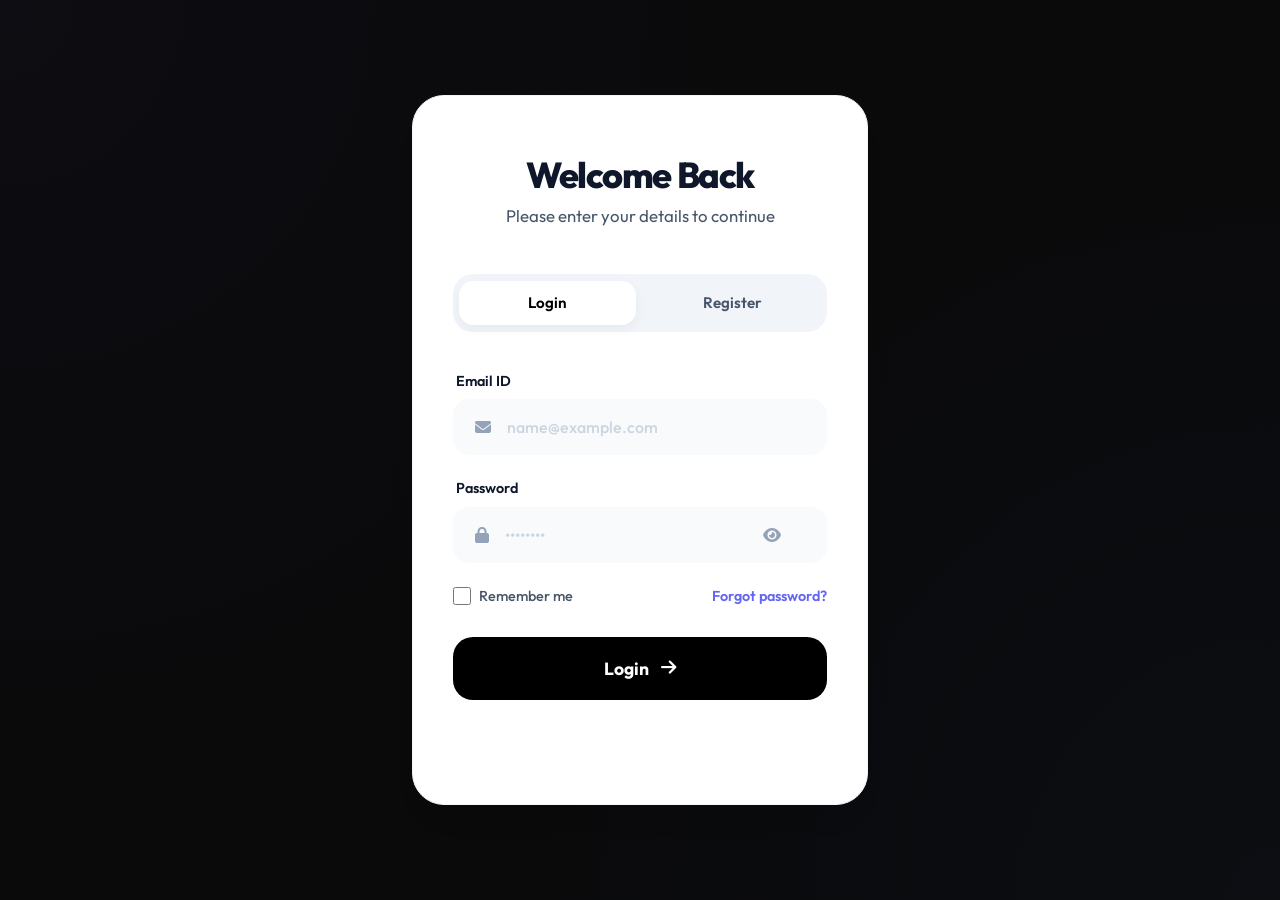
==== dashboard.html @ 9e36e975 "Final 404 fix - Static/API separation" ====
<!DOCTYPE html>
<html lang="en">

<head>
    <script>
        // Theme initialization - Must be first to prevent flash
        (function() {
            const settings = localStorage.getItem('nova_settings');
            let isDark = true;
            if (settings) {
                try {
                    const parsed = JSON.parse(settings);
                    if (parsed && typeof parsed.darkMode !== 'undefined') {
                        isDark = parsed.darkMode;
                    }
                } catch (e) {
                    isDark = true;
                }
            }
            document.documentElement.setAttribute('data-theme', isDark ? 'dark' : 'light');
            // Immediate background color to eliminate flash
            document.write('<style>html,body{background-color:' + (isDark ? '#0a0a0b' : '#ffffff') + ' !important;}</style>');
        })();
    </script>
    <script>
        // Check if user is logged in
        if (localStorage.getItem('isLoggedIn') !== 'true') {
            window.location.href = 'index.html';
        }
    </script>
    <meta charset="UTF-8">
    <meta name="viewport"
        content="width=device-width, initial-scale=1.0, maximum-scale=1.0, user-scalable=no, viewport-fit=cover">
    <title>Aura AI - Intelligent Assistant</title>

    <!-- Google Fonts -->
    <link rel="preconnect" href="https://fonts.googleapis.com">
    <link rel="preconnect" href="https://fonts.gstatic.com" crossorigin>
    <link
        href="https://fonts.googleapis.com/css2?family=DM+Sans:ital,opsz,wght@0,9..40,100..1000;1,9..40,100..1000&family=Space+Grotesk:wght@300..700&display=swap"
        rel="stylesheet">

    <!-- Font Awesome -->
    <link rel="stylesheet" href="https://cdnjs.cloudflare.com/ajax/libs/font-awesome/6.5.1/css/all.min.css"
        integrity="sha512-DTOQO9RWCH3ppGqcWaEA1BIZOC6xxalwEsw9c2QQeAIftl+Vegovlnee1c9QX4TctnWMn13TZye+giMm8e2LwA=="
        crossorigin="anonymous" referrerpolicy="no-referrer">

    <!-- Custom Styles -->
    <link rel="stylesheet" href="style.css">
</head>

<body>
    <!-- Background Effects -->
    <div class="background-effects">
        <div class="gradient-orb gradient-orb-1"></div>
        <div class="gradient-orb gradient-orb-2"></div>
        <div class="gradient-orb gradient-orb-3"></div>
        <div class="noise-overlay"></div>
    </div>

    <!-- Mobile Overlay -->
    <div class="sidebar-overlay" id="sidebarOverlay"></div>

    <!-- Main Application Container -->
    <div class="app-container">

        <!-- Sidebar -->
        <aside class="sidebar" id="sidebar">
            <!-- Sidebar Header -->
            <div class="sidebar-header">
                <div class="logo-container">
                    <span class="logo-text">Aura AI</span>
                </div>
                <button class="close-sidebar-btn" id="closeSidebarBtn" aria-label="Close sidebar">
                    <i class="fas fa-times"></i>
                </button>
            </div>

            <!-- New Chat Button -->
            <div class="sidebar-actions">
                <button class="new-chat-btn" id="newChatBtn">
                    <i class="fas fa-plus"></i>
                    <span>New Chat</span>
                    <span class="shortcut-badge">Ctrl+N</span>
                </button>
            </div>

            <!-- Search Bar -->
            <div class="search-container">
                <div class="search-input-wrapper">
                    <i class="fas fa-search search-icon"></i>
                    <input type="text" class="search-input" id="searchInput" placeholder="Search conversations...">
                    <button class="search-clear-btn" id="searchClearBtn" aria-label="Clear search">
                        <i class="fas fa-times"></i>
                    </button>
                </div>
            </div>

            <!-- Chat History Section -->
            <div class="history-section">
                <div class="history-header">
                    <span class="history-title">Recent Conversations</span>
                    <button class="clear-history-btn" id="clearHistoryBtn" aria-label="Clear all history">
                        <i class="fas fa-trash-alt"></i>
                    </button>
                </div>

                <div class="history-list" id="historyList">
                    <!-- History items will be dynamically generated -->
                </div>

                <div class="history-empty-state" id="historyEmptyState">
                    <div class="empty-state-icon">
                        <i class="fas fa-comments"></i>
                    </div>
                    <p class="empty-state-text">No conversations yet</p>
                    <p class="empty-state-subtext">Start a new chat to see your history</p>
                </div>
            </div>

            <!-- Sidebar Footer -->
            <div class="sidebar-footer">

                <!-- Footer Actions -->
                <div class="footer-actions">
                    <button class="footer-action-btn" id="settingsBtn">
                        <i class="fas fa-cog"></i>
                        <span>Settings</span>
                    </button>
                    <a href="help.html" class="footer-action-btn" id="helpBtn" style="text-decoration: none;">
                        <i class="fas fa-question-circle"></i>
                        <span>Help</span>
                    </a>
                    <button class="footer-action-btn" id="profileBtn">
                        <div class="profile-avatar">
                            <img id="sidebarProfileAvatar" src="" alt="" style="display: none; width: 100%; height: 100%; object-fit: cover; border-radius: 50%;">
                            <i class="fas fa-user" id="sidebarProfileIcon"></i>
                        </div>
                        <span>Profile</span>
                    </button>
                </div>

                <!-- Version Info -->
                <div class="version-info">
                    <span>Aura AI v2.4.1</span>
                </div>
            </div>
        </aside>

        <!-- Main Chat Area -->
        <main class="chat-main">
            <!-- Chat Header -->
            <header class="chat-header">
                <div class="header-left">
                    <button class="menu-toggle-btn" id="menuToggleBtn" aria-label="Toggle sidebar">
                        <i class="fas fa-bars"></i>
                    </button>
                    <div class="bot-info">
                        <div class="bot-avatar-container">
                            <div class="bot-avatar">
                                <i class="fas fa-robot"></i>
                            </div>
                            <div class="status-indicator online" id="statusIndicator"></div>
                        </div>
                        <div class="bot-details">
                            <h1 class="bot-name">Aura AI</h1>
                            <span class="bot-status" id="botStatus">Online - Ready to help</span>
                        </div>
                    </div>
                </div>
                <div class="header-right">
                    <button class="mobile-menu-btn" id="mobileMenuBtn" aria-label="More options">
                        <i class="fas fa-ellipsis-v"></i>
                    </button>
                    <div class="header-actions" id="headerActions">
                        <button class="header-action-btn" id="shareBtn" aria-label="Share chat"
                            data-tooltip="Share Chat">
                            <i class="fas fa-share-alt"></i>
                        </button>
                        <button class="header-action-btn" id="archiveBtn" aria-label="Archive chat"
                            data-tooltip="Archive Chat">
                            <i class="fas fa-archive"></i>
                        </button>
                        <button class="header-action-btn" id="pinBtn" aria-label="Pin chat" data-tooltip="Pin Chat">
                            <i class="fas fa-thumbtack"></i>
                        </button>

                        <div class="header-divider"></div>
                        <button class="header-action-btn theme-toggle-btn" id="themeToggleBtn" aria-label="Toggle theme"
                            data-tooltip="Toggle Theme">
                            <i class="fas fa-moon" id="themeIcon"></i>
                        </button>
                        <button class="header-action-btn" id="notificationsBtn" aria-label="Notifications"
                            data-tooltip="Notifications">
                            <i class="fas fa-bell"></i>
                            <span class="notification-badge" id="notificationBadge"></span>
                        </button>
                    </div>
                </div>
            </header>

            <!-- Messages Container -->
            <div class="messages-container" id="messagesContainer">
                <!-- Welcome Screen -->
                <div class="welcome-screen" id="welcomeScreen">
                    <div class="welcome-content">
                        <!-- Logo removed as per user request -->
                        <h2 class="welcome-title" id="welcomeTitle">Welcome to Aura AI</h2>
                        <p class="welcome-subtitle">Your intelligent assistant powered by advanced AI</p>

                        <div class="feature-cards">
                            <div class="feature-card" data-prompt="Explain quantum computing in simple terms">
                                <div class="feature-icon">
                                    <i class="fas fa-lightbulb"></i>
                                </div>
                                <h3 class="feature-title">Learn Something New</h3>
                                <p class="feature-description">Ask me to explain complex topics in simple terms</p>
                            </div>
                            <div class="feature-card" data-prompt="Help me write a professional email">
                                <div class="feature-icon">
                                    <i class="fas fa-pen-fancy"></i>
                                </div>
                                <h3 class="feature-title">Write & Create</h3>
                                <p class="feature-description">Get help with writing, editing, and creative tasks</p>
                            </div>
                            <div class="feature-card" data-prompt="Debug this code and explain the issue">
                                <div class="feature-icon">
                                    <i class="fas fa-code"></i>
                                </div>
                                <h3 class="feature-title">Code & Debug</h3>
                                <p class="feature-description">Programming help, code review, and debugging</p>
                            </div>
                            <div class="feature-card" data-prompt="Give me 5 creative ideas for a startup">
                                <div class="feature-icon">
                                    <i class="fas fa-brain"></i>
                                </div>
                                <h3 class="feature-title">Brainstorm Ideas</h3>
                                <p class="feature-description">Get creative with new ideas and brainstorming sessions</p>
                            </div>
                        </div>


                    </div>
                </div>

                <!-- Messages Area -->
                <div class="messages-area" id="messagesArea">
                    <!-- Messages will be dynamically inserted here -->
                </div>

                <!-- Typing Indicator -->
                <div class="typing-indicator" id="typingIndicator">
                    <div class="typing-avatar">
                        <i class="fas fa-robot"></i>
                    </div>
                    <div class="typing-content">
                        <span class="typing-name">Aura AI</span>
                        <div class="typing-dots">
                            <span class="dot"></span>
                            <span class="dot"></span>
                            <span class="dot"></span>
                        </div>
                    </div>
                </div>

                <!-- Scroll to Bottom Button -->
                <button class="scroll-to-bottom-btn" id="scrollToBottomBtn" aria-label="Scroll to bottom">
                    <i class="fas fa-chevron-down"></i>
                    <span class="unread-count" id="unreadCount">0</span>
                </button>
            </div>

            <!-- Input Area -->
            <div class="input-area">
                <button class="pause-btn hidden" id="pauseBtn" aria-label="Pause generation">
                    <i class="fas fa-pause"></i>
                    <span>Pause</span>
                </button>
                <button class="stop-btn hidden" id="stopBtn" aria-label="Stop generation">
                    <i class="fas fa-stop"></i>
                    <span>Stop Generation</span>
                </button>
                <div class="file-preview-container" id="filePreviewContainer"></div>
                <div class="input-container">
                    <div class="input-actions-left">
                        <button class="input-action-btn" id="attachFileBtn" aria-label="Attach file">
                            <i class="fas fa-paperclip"></i>
                        </button>
                        <button class="input-action-btn" id="emojiBtn" aria-label="Add emoji">
                            <i class="fas fa-smile"></i>
                        </button>
                    </div>

                    <div class="input-wrapper">
                        <textarea class="message-input" id="messageInput" placeholder="Type your message..." rows="1"
                            aria-label="Message input"></textarea>
                        <div class="input-decorations">
                            <div class="input-glow"></div>
                        </div>
                    </div>

                    <div class="input-actions-right">
                        <button class="input-action-btn" id="voiceInputBtn" aria-label="Voice input">
                            <i class="fas fa-microphone"></i>
                        </button>
                        <button class="send-btn" id="sendBtn" aria-label="Send message">
                            <i class="fas fa-paper-plane"></i>
                            <div class="send-btn-ripple"></div>
                        </button>
                    </div>
                </div>

                <div class="input-footer">
                    <span class="model-info">
                        <i class="fas fa-microchip"></i>
                        Model: Aura 1000+ AI
                    </span>
                    <span class="character-count">
                        <span id="characterCount">0</span> / 4000
                    </span>
                    <p class="mistake-disclaimer">Aura AI can make a mistake</p>
                </div>

                <!-- Emoji Picker moved here for correct positioning -->
                <div class="emoji-picker" id="emojiPicker">
                    <div class="emoji-picker-header">
                        <input type="text" class="emoji-search" id="emojiSearch" placeholder="Search emoji...">
                    </div>
                    <div class="emoji-categories">
                        <button class="emoji-category active" data-category="smileys">
                            <i class="fas fa-smile"></i>
                        </button>
                        <button class="emoji-category" data-category="gestures">
                            <i class="fas fa-hand-paper"></i>
                        </button>
                        <button class="emoji-category" data-category="animals">
                            <i class="fas fa-paw"></i>
                        </button>
                        <button class="emoji-category" data-category="food">
                            <i class="fas fa-utensils"></i>
                        </button>
                        <button class="emoji-category" data-category="objects">
                            <i class="fas fa-lightbulb"></i>
                        </button>
                        <button class="emoji-category" data-category="symbols">
                            <i class="fas fa-heart"></i>
                        </button>
                    </div>
                    <div class="emoji-grid" id="emojiGrid">
                        <!-- Emojis will be dynamically inserted here -->
                    </div>
                </div>
            </div>
        </main>
    </div>

    <!-- Settings Modal -->
    <div class="modal-overlay" id="settingsModal">
        <div class="modal">
            <div class="modal-header">
                <h2 class="modal-title">Settings</h2>
                <button class="modal-close-btn" id="closeSettingsModal" aria-label="Close settings">
                    <i class="fas fa-times"></i>
                </button>
            </div>
            <div class="modal-body">
                <div class="settings-section">
                    <h3 class="settings-section-title">Appearance</h3>
                    <div class="settings-item">
                        <div class="settings-item-info">
                            <span class="settings-item-label">Dark Mode</span>
                            <span class="settings-item-description">Switch between light and dark themes</span>
                        </div>
                        <label class="toggle-switch">
                            <input type="checkbox" id="darkModeToggle" checked>
                            <span class="toggle-slider"></span>
                        </label>
                    </div>
                    <div class="settings-item">
                        <div class="settings-item-info">
                            <span class="settings-item-label">Compact Mode</span>
                            <span class="settings-item-description">Reduce spacing in the interface</span>
                        </div>
                        <label class="toggle-switch">
                            <input type="checkbox" id="compactModeToggle">
                            <span class="toggle-slider"></span>
                        </label>
                    </div>
                    <div class="settings-item">
                        <div class="settings-item-info">
                            <span class="settings-item-label">Font Size</span>
                            <span class="settings-item-description">Adjust the text size</span>
                        </div>
                        <select class="settings-select" id="fontSizeSelect">
                            <option value="small">Small</option>
                            <option value="medium" selected>Medium</option>
                            <option value="large">Large</option>
                        </select>
                    </div>
                </div>

                <div class="settings-section">
                    <h3 class="settings-section-title">Chat</h3>
                    <div class="settings-item">
                        <div class="settings-item-info">
                            <span class="settings-item-label">Sound Effects</span>
                            <span class="settings-item-description">Play sounds for messages</span>
                        </div>
                        <label class="toggle-switch">
                            <input type="checkbox" id="soundToggle" checked>
                            <span class="toggle-slider"></span>
                        </label>
                    </div>
                    <div class="settings-item">
                        <div class="settings-item-info">
                            <span class="settings-item-label">Auto-scroll</span>
                            <span class="settings-item-description">Automatically scroll to new messages</span>
                        </div>
                        <label class="toggle-switch">
                            <input type="checkbox" id="autoScrollToggle" checked>
                            <span class="toggle-slider"></span>
                        </label>
                    </div>
                    <div class="settings-item">
                        <div class="settings-item-info">
                            <span class="settings-item-label">Response Length</span>
                            <span class="settings-item-description">Preferred length of AI responses</span>
                        </div>
                        <select class="settings-select" id="responseLengthSelect">
                            <option value="short">Short</option>
                            <option value="medium" selected>Medium</option>
                            <option value="long">Long</option>
                        </select>
                    </div>
                </div>

                <div class="settings-section">
                    <h3 class="settings-section-title">Privacy</h3>
                    <div class="settings-item">
                        <div class="settings-item-info">
                            <span class="settings-item-label">Save History</span>
                            <span class="settings-item-description">Remember conversation history</span>
                        </div>
                        <label class="toggle-switch">
                            <input type="checkbox" id="saveHistoryToggle" checked>
                            <span class="toggle-slider"></span>
                        </label>
                    </div>
                    <div class="settings-item">
                        <div class="settings-item-info">
                            <span class="settings-item-label">Analytics</span>
                            <span class="settings-item-description">Help improve Aura AI</span>
                        </div>
                        <label class="toggle-switch">
                            <input type="checkbox" id="analyticsToggle">
                            <span class="toggle-slider"></span>
                        </label>
                    </div>
                </div>
            </div>
            <div class="modal-footer">
                <button class="modal-btn secondary" id="resetSettingsBtn">Reset to Defaults</button>
                <button class="modal-btn primary" id="saveSettingsBtn">Save Changes</button>
            </div>
        </div>
    </div>

    <!-- Profile Modal -->
    <div class="modal-overlay" id="profileModal">
        <div class="modal">
            <div class="modal-header">
                <h2 class="modal-title">Profile</h2>
                <button class="modal-close-btn" id="closeProfileModal" aria-label="Close profile">
                    <i class="fas fa-times"></i>
                </button>
            </div>
            <div class="modal-body">
                <div class="profile-section">
                    <div class="profile-avatar-wrapper">
                        <div class="profile-avatar-large" id="profileAvatarContainer">
                            <i class="fas fa-user" id="profileAvatarIcon"></i>
                            <img id="profileAvatarImg" src="" style="display: none; width: 100%; height: 100%; object-fit: cover; border-radius: 50%;">
                            <input type="file" id="avatarInput" accept="image/*" style="display: none;">
                        </div>
                        <button class="change-avatar-btn" id="changeAvatarBtn" aria-label="Change avatar">
                            <i class="fas fa-camera"></i>
                        </button>
                    </div>
                    <div class="profile-info">
                        <div class="form-group" style="display: none; margin-bottom: 0.5rem;">
                            <label style="font-size: 0.75rem; color: var(--text-secondary);">User ID</label>
                            <input type="text" class="profile-input" id="profileId" readonly>
                        </div>
                        <input type="text" class="profile-input" id="profileName" placeholder="Your Name"
                            value="Guest User">
                        <input type="email" class="profile-input" id="profileEmail" placeholder="Your Email"
                            value="guest@example.com">
                        <input type="tel" class="profile-input" id="profilePhone" placeholder="Phone Number">
                        <input type="text" class="profile-input" id="profileLocation" placeholder="Location">
                        <textarea class="profile-input" id="profileBio" placeholder="Tell us about yourself..."
                            rows="3"></textarea>
                    </div>
                </div>

                <div class="profile-stats">
                    <div class="profile-stat-item">
                        <span class="stat-value" id="totalMessages">0</span>
                        <span class="stat-label">Total Messages</span>
                    </div>
                    <div class="profile-stat-item">
                        <span class="stat-value" id="totalChats">0</span>
                        <span class="stat-label">Conversations</span>
                    </div>
                    <div class="profile-stat-item">
                        <span class="stat-value" id="memberSince">Today</span>
                        <span class="stat-label">Member Since</span>
                    </div>
                </div>
            </div>
            <div class="modal-footer">
                <button class="modal-btn secondary" id="signOutBtn">Sign Out</button>
                <button class="modal-btn primary" id="saveProfileBtn">Save Profile</button>
            </div>
        </div>
    </div>

    <!-- Notification Toast -->
    <div class="toast-container" id="toastContainer">
        <!-- Toasts will be dynamically inserted here -->
    </div>



    <!-- File Upload Modal -->
    <div class="modal-overlay" id="fileUploadModal">
        <div class="modal modal-small">
            <div class="modal-header">
                <h2 class="modal-title">Attach File</h2>
                <button class="modal-close-btn" id="closeFileUploadModal" aria-label="Close">
                    <i class="fas fa-times"></i>
                </button>
            </div>
            <div class="modal-body">
                <div class="file-upload-area" id="fileUploadArea">
                    <input type="file" id="fileInput" hidden multiple accept="image/*,.pdf,.doc,.docx,.txt">
                    <div class="upload-icon">
                        <i class="fas fa-cloud-upload-alt"></i>
                    </div>
                    <p class="upload-text">Drag and drop files here</p>
                    <p class="upload-subtext">or click to browse</p>
                    <p class="upload-formats">Supported: Images, PDF, DOC, TXT (Max 10MB)</p>
                </div>
                <div class="uploaded-files" id="uploadedFiles">
                    <!-- Uploaded files will be shown here -->
                </div>
            </div>
            <div class="modal-footer">
                <button class="modal-btn secondary" id="cancelUploadBtn">Cancel</button>
                <button class="modal-btn primary" id="confirmUploadBtn" disabled>Attach Files</button>
            </div>
        </div>
    </div>

    <!-- Confirmation Modal -->
    <div class="modal-overlay" id="confirmModal">
        <div class="modal modal-small">
            <div class="modal-header">
                <h2 class="modal-title" id="confirmTitle">Confirm Action</h2>
                <button class="modal-close-btn" id="closeConfirmModal" aria-label="Close">
                    <i class="fas fa-times"></i>
                </button>
            </div>
            <div class="modal-body">
                <p class="confirm-message" id="confirmMessage">Are you sure you want to proceed?</p>
            </div>
            <div class="modal-footer">
                <button class="modal-btn secondary" id="confirmCancelBtn">Cancel</button>
                <button class="modal-btn danger" id="confirmOkBtn">Confirm</button>
            </div>
        </div>
    </div>

    <!-- Scripts -->
    <script src="script.js"></script>
</body>

</html>
---- style.css ----
/* =====================================================
   Aura AI - Premium Chatbot Interface
   Author: Expert Frontend Developer
   Version: 2.4.1
   ===================================================== */

/* =====================================================
   CSS CUSTOM PROPERTIES (VARIABLES)
   ===================================================== */
:root {
    /* Primary Colors */
    --primary: #14b8a6;
    --primary-light: #2dd4bf;
    --primary-dark: #0d9488;
    --primary-alpha-10: rgba(20, 184, 166, 0.1);
    --primary-alpha-20: rgba(20, 184, 166, 0.2);
    --primary-alpha-30: rgba(20, 184, 166, 0.3);

    /* Accent Colors */
    --accent: #f59e0b;
    --accent-light: #fbbf24;
    --accent-dark: #d97706;

    /* Background Colors - Dark Theme */
    --bg-primary: #0a0a0b;
    --bg-secondary: #111113;
    --bg-tertiary: #18181b;
    --bg-elevated: #1f1f23;
    --bg-surface: #27272a;

    /* Glassmorphism */
    --glass-bg: rgba(255, 255, 255, 0.03);
    --glass-border: rgba(255, 255, 255, 0.06);
    --glass-shadow: 0 8px 32px rgba(0, 0, 0, 0.4);

    /* Text Colors */
    --text-primary: #fafafa;
    --text-secondary: #a1a1aa;
    --text-tertiary: #71717a;
    --text-muted: #52525b;

    /* Border Colors */
    --border-subtle: rgba(255, 255, 255, 0.06);
    --border-default: rgba(255, 255, 255, 0.1);
    --border-strong: rgba(255, 255, 255, 0.15);

    /* Status Colors */
    --success: #22c55e;
    --success-alpha: rgba(34, 197, 94, 0.15);
    --warning: #eab308;
    --warning-alpha: rgba(234, 179, 8, 0.15);
    --error: #ef4444;
    --error-alpha: rgba(239, 68, 68, 0.15);
    --info: #3b82f6;
    --info-alpha: rgba(59, 130, 246, 0.15);

    /* Shadows */
    --shadow-xs: 0 1px 2px rgba(0, 0, 0, 0.3);
    --shadow-sm: 0 2px 4px rgba(0, 0, 0, 0.3);
    --shadow-md: 0 4px 8px rgba(0, 0, 0, 0.4);
    --shadow-lg: 0 8px 16px rgba(0, 0, 0, 0.4);
    --shadow-xl: 0 16px 32px rgba(0, 0, 0, 0.5);
    --shadow-2xl: 0 24px 48px rgba(0, 0, 0, 0.6);

    /* Typography */
    --font-display: 'Space Grotesk', sans-serif;
    --font-ui: 'DM Sans', sans-serif;

    /* Font Sizes */
    --text-xs: 0.75rem;
    --text-sm: 0.875rem;
    --text-base: 1rem;
    --text-lg: 1.125rem;
    --text-xl: 1.25rem;
    --text-2xl: 1.5rem;
    --text-3xl: 2rem;
    --text-4xl: 2.5rem;

    /* Font Weights */
    --font-light: 300;
    --font-normal: 400;
    --font-medium: 500;
    --font-semibold: 600;
    --font-bold: 700;

    /* Line Heights */
    --leading-tight: 1.25;
    --leading-normal: 1.5;
    --leading-relaxed: 1.75;

    /* Spacing */
    --space-1: 0.25rem;
    --space-2: 0.5rem;
    --space-3: 0.75rem;
    --space-4: 1rem;
    --space-5: 1.25rem;
    --space-6: 1.5rem;
    --space-8: 2rem;
    --space-10: 2.5rem;
    --space-12: 3rem;
    --space-16: 4rem;
    --space-20: 5rem;

    /* Border Radius */
    --radius-sm: 0.375rem;
    --radius-md: 0.5rem;
    --radius-lg: 0.75rem;
    --radius-xl: 1rem;
    --radius-2xl: 1.25rem;
    --radius-3xl: 1.5rem;
    --radius-full: 9999px;

    /* Transitions */
    --transition-fast: 150ms ease;
    --transition-normal: 250ms ease;
    --transition-slow: 350ms ease;
    --transition-spring: 400ms cubic-bezier(0.34, 1.56, 0.64, 1);

    /* Z-Index Scale */
    --z-base: 1;
    --z-dropdown: 100;
    --z-sticky: 200;
    --z-overlay: 300;
    --z-modal: 400;
    --z-toast: 500;
    --z-tooltip: 600;

    /* Layout */
    --sidebar-width: 320px;
    --sidebar-collapsed-width: 0px;
    --header-height: 72px;
    --input-height: 80px;

    /* Font Size Scaling (Relative to 16px base) */
    --font-scale: 1;
}

/* Font Size Modifiers */
:root[data-font-size="small"] { --font-scale: 0.85; }
:root[data-font-size="medium"] { --font-scale: 1; }
:root[data-font-size="large"] { --font-scale: 1.15; }

/* Apply Font Scale to base sizes */
:root {
    --text-xs: calc(0.75rem * var(--font-scale));
    --text-sm: calc(0.875rem * var(--font-scale));
    --text-base: calc(1rem * var(--font-scale));
    --text-lg: calc(1.125rem * var(--font-scale));
    --text-xl: calc(1.25rem * var(--font-scale));
    --text-2xl: calc(1.5rem * var(--font-scale));
}

/* Light Theme Variables */
[data-theme="light"] {
    --bg-primary: #ffffff;
    --bg-secondary: #f8fafc;
    --bg-tertiary: #f1f5f9;
    --bg-elevated: #ffffff;
    --bg-surface: #e2e8f0;

    --glass-bg: rgba(0, 0, 0, 0.02);
    --glass-border: rgba(0, 0, 0, 0.05);
    --glass-shadow: 0 8px 32px rgba(0, 0, 0, 0.1);

    --text-primary: #0f172a;
    --text-secondary: #475569;
    --text-tertiary: #64748b;
    --text-muted: #94a3b8;

    --border-subtle: rgba(0, 0, 0, 0.05);
    --border-default: rgba(0, 0, 0, 0.1);
    --border-strong: rgba(0, 0, 0, 0.15);

    --shadow-xs: 0 1px 2px rgba(0, 0, 0, 0.05);
    --shadow-sm: 0 2px 4px rgba(0, 0, 0, 0.05);
    --shadow-md: 0 4px 8px rgba(0, 0, 0, 0.08);
    --shadow-lg: 0 8px 16px rgba(0, 0, 0, 0.1);
    --shadow-xl: 0 16px 32px rgba(0, 0, 0, 0.12);
    --shadow-2xl: 0 24px 48px rgba(0, 0, 0, 0.15);
}

/* =====================================================
   CSS RESET & BASE STYLES
   ===================================================== */
*,
*::before,
*::after {
    margin: 0;
    padding: 0;
    box-sizing: border-box;
}

html {
    font-size: 16px;
    scroll-behavior: smooth;
    -webkit-font-smoothing: antialiased;
    -moz-osx-font-smoothing: grayscale;
}

body {
    font-family: var(--font-ui);
    font-size: var(--text-base);
    font-weight: var(--font-normal);
    line-height: var(--leading-normal);
    color: var(--text-primary);
    background-color: var(--bg-primary);
    min-height: 100vh;
    overflow: hidden;
}

/* Selection */
::selection {
    background-color: var(--primary-alpha-30);
    color: var(--text-primary);
}

::-moz-selection {
    background-color: var(--primary-alpha-30);
    color: var(--text-primary);
}

/* Hide Scrollbar */
::-webkit-scrollbar {
    display: none;
}
* {
    -ms-overflow-style: none;
    scrollbar-width: none;
}

::-webkit-scrollbar-track {
    background: transparent;
}

::-webkit-scrollbar-thumb {
    background: var(--bg-surface);
    border-radius: var(--radius-full);
    transition: background var(--transition-normal);
}

::-webkit-scrollbar-thumb:hover {
    background: var(--text-muted);
}

/* Focus Styles */
:focus {
    outline: none;
}

.message-input:focus {
    outline: none;
    box-shadow: none;
}

:focus-visible {
    outline: 2px solid var(--primary);
    outline-offset: 2px;
}

/* =====================================================
   BACKGROUND EFFECTS
   ===================================================== */
.background-effects {
    position: fixed;
    inset: 0;
    pointer-events: none;
    z-index: -1;
    overflow: hidden;
}

.gradient-orb {
    position: absolute;
    border-radius: 50%;
    filter: blur(80px);
    opacity: 0.4;
    animation: float 20s ease-in-out infinite;
}

.gradient-orb-1 {
    width: 600px;
    height: 600px;
    background: radial-gradient(circle, var(--primary-alpha-20) 0%, transparent 70%);
    top: -200px;
    right: -200px;
    animation-delay: 0s;
}

.gradient-orb-2 {
    width: 500px;
    height: 500px;
    background: radial-gradient(circle, var(--accent) 0%, transparent 70%);
    opacity: 0.1;
    bottom: -150px;
    left: -150px;
    animation-delay: -7s;
}

.gradient-orb-3 {
    width: 400px;
    height: 400px;
    background: radial-gradient(circle, var(--primary-alpha-20) 0%, transparent 70%);
    top: 50%;
    left: 30%;
    animation-delay: -14s;
}

.noise-overlay {
    position: absolute;
    inset: 0;
    background-image: url("data:image/svg+xml,%3Csvg viewBox='0 0 256 256' xmlns='http://www.w3.org/2000/svg'%3E%3Cfilter id='noise'%3E%3CfeTurbulence type='fractalNoise' baseFrequency='0.9' numOctaves='4' stitchTiles='stitch'/%3E%3C/filter%3E%3Crect width='100%25' height='100%25' filter='url(%23noise)'/%3E%3C/svg%3E");
    opacity: 0.02;
    pointer-events: none;
}

@keyframes float {

    0%,
    100% {
        transform: translate(0, 0) scale(1);
    }

    25% {
        transform: translate(30px, -30px) scale(1.05);
    }

    50% {
        transform: translate(-20px, 20px) scale(0.95);
    }

    75% {
        transform: translate(-30px, -20px) scale(1.02);
    }
}

/* =====================================================
   APP CONTAINER
   ===================================================== */
.app-container {
    display: flex;
    width: 100%;
    height: 100vh;
    position: relative;
}

/* =====================================================
   SIDEBAR OVERLAY (Mobile)
   ===================================================== */
.sidebar-overlay {
    display: none;
    position: fixed;
    inset: 0;
    background: rgba(0, 0, 0, 0.6);
    backdrop-filter: blur(4px);
    z-index: var(--z-overlay);
    opacity: 0;
    transition: opacity var(--transition-normal);
}

.sidebar-overlay.active {
    display: block;
    opacity: 1;
}

/* =====================================================
   SIDEBAR STYLES
   ===================================================== */
.sidebar {
    width: var(--sidebar-width);
    min-width: var(--sidebar-width);
    height: 100vh;
    background: var(--bg-secondary);
    border-right: 1px solid var(--border-subtle);
    display: flex;
    flex-direction: column;
    position: relative;
    z-index: var(--z-sticky);
    transition: transform var(--transition-slow), width var(--transition-slow);
}

.sidebar::before {
    content: '';
    position: absolute;
    top: 0;
    right: 0;
    bottom: 0;
    width: 1px;
    background: linear-gradient(to bottom,
            transparent,
            var(--primary-alpha-20) 50%,
            transparent);
}

/* Sidebar Header */
.sidebar-header {
    display: flex;
    align-items: center;
    justify-content: space-between;
    padding: var(--space-5);
    border-bottom: 1px solid var(--border-subtle);
}

.logo-container {
    display: flex;
    align-items: center;
    gap: var(--space-3);
}



.logo-text {
    font-family: var(--font-display);
    font-size: var(--text-xl);
    font-weight: var(--font-bold);
    color: var(--text-primary);
    letter-spacing: -0.02em;
}

.close-sidebar-btn {
    display: none;
    width: 36px;
    height: 36px;
    border: none;
    background: transparent;
    color: var(--text-secondary);
    border-radius: var(--radius-md);
    cursor: pointer;
    transition: all var(--transition-fast);
}

.close-sidebar-btn:hover {
    background: var(--bg-surface);
    color: var(--text-primary);
}

/* Sidebar Actions */
.sidebar-actions {
    padding: var(--space-4) var(--space-5);
}

.new-chat-btn {
    width: 100%;
    display: flex;
    align-items: center;
    justify-content: center;
    gap: var(--space-2);
    padding: var(--space-3) var(--space-4);
    background: linear-gradient(135deg, var(--primary), var(--primary-dark));
    color: white;
    border: none;
    border-radius: var(--radius-lg);
    font-family: var(--font-ui);
    font-size: var(--text-sm);
    font-weight: var(--font-semibold);
    cursor: pointer;
    position: relative;
    overflow: hidden;
    box-shadow: var(--shadow-md), 0 0 24px var(--primary-alpha-30);
    transition: all var(--transition-normal);
}

.new-chat-btn::before {
    content: '';
    position: absolute;
    inset: 0;
    background: linear-gradient(135deg, rgba(255, 255, 255, 0.15), transparent);
    transition: opacity var(--transition-fast);
}

.new-chat-btn:hover {
    transform: translateY(-2px);
    box-shadow: var(--shadow-lg), 0 0 32px var(--primary-alpha-40);
}

.new-chat-btn:hover::before {
    opacity: 0;
}

.new-chat-btn:active {
    transform: translateY(0);
}

.shortcut-badge {
    margin-left: auto;
    padding: var(--space-1) var(--space-2);
    background: rgba(255, 255, 255, 0.15);
    border-radius: var(--radius-sm);
    font-size: var(--text-xs);
    font-weight: var(--font-medium);
}

/* Search Container */
.search-container {
    padding: 0 var(--space-5) var(--space-4);
}

.search-input-wrapper {
    position: relative;
    display: flex;
    align-items: center;
}

.search-icon {
    position: absolute;
    left: var(--space-3);
    color: var(--text-tertiary);
    font-size: var(--text-sm);
    pointer-events: none;
    transition: color var(--transition-fast);
}

.search-input {
    width: 100%;
    padding: var(--space-3) var(--space-4);
    padding-left: var(--space-10);
    background: var(--bg-tertiary);
    border: 1px solid var(--border-subtle);
    border-radius: var(--radius-lg);
    color: var(--text-primary);
    font-family: var(--font-ui);
    font-size: var(--text-sm);
    transition: all var(--transition-fast);
}

.search-input::placeholder {
    color: var(--text-tertiary);
}

.search-input:focus {
    border-color: var(--primary);
    background: var(--bg-elevated);
    box-shadow: 0 0 0 3px var(--primary-alpha-20);
}

.search-input:focus+.search-icon,
.search-input:focus~.search-icon {
    color: var(--primary);
}

.search-clear-btn {
    position: absolute;
    right: var(--space-2);
    width: 24px;
    height: 24px;
    display: flex;
    align-items: center;
    justify-content: center;
    background: transparent;
    border: none;
    color: var(--text-tertiary);
    border-radius: var(--radius-sm);
    cursor: pointer;
    opacity: 0;
    visibility: hidden;
    transition: all var(--transition-fast);
}

.search-input:not(:placeholder-shown)~.search-clear-btn {
    opacity: 1;
    visibility: visible;
}

.search-clear-btn:hover {
    background: var(--bg-surface);
    color: var(--text-primary);
}

/* History Section */
.history-section {
    flex: 1;
    display: flex;
    flex-direction: column;
    padding: 0 var(--space-4);
    overflow: hidden;
}

.history-header {
    display: flex;
    align-items: center;
    justify-content: space-between;
    padding: var(--space-5);
    border-bottom: 1px solid var(--border-subtle);
}

.history-title {
    font-size: var(--text-xs);
    font-weight: var(--font-semibold);
    color: var(--text-tertiary);
    text-transform: uppercase;
    letter-spacing: 0.05em;
}

.clear-history-btn {
    width: 28px;
    height: 28px;
    display: flex;
    align-items: center;
    justify-content: center;
    background: transparent;
    border: none;
    color: var(--text-tertiary);
    border-radius: var(--radius-sm);
    cursor: pointer;
    transition: all var(--transition-fast);
}

.clear-history-btn:hover {
    background: var(--error-alpha);
    color: var(--error);
}

.history-list {
    flex: 1;
    overflow-y: auto;
    display: flex;
    flex-direction: column;
    gap: var(--space-1);
    padding-right: var(--space-2);
}

.history-item {
    display: flex;
    align-items: center;
    gap: var(--space-3);
    padding: var(--space-3);
    background: transparent;
    border: 1px solid transparent;
    border-radius: var(--radius-md);
    cursor: pointer;
    transition: all var(--transition-fast);
    position: relative;
}

.history-item::before {
    content: '';
    position: absolute;
    left: 0;
    top: 50%;
    transform: translateY(-50%);
    width: 3px;
    height: 0;
    background: var(--primary);
    border-radius: var(--radius-full);
    transition: height var(--transition-fast);
}

.history-item:hover {
    background: var(--bg-tertiary);
    border-color: var(--border-subtle);
}

.history-item:hover::before {
    height: 50%;
}

.history-item.active {
    background: var(--bg-tertiary);
    border-color: var(--border-default);
}

.history-item.active::before {
    height: 60%;
}

.history-item-icon {
    width: 32px;
    height: 32px;
    display: flex;
    align-items: center;
    justify-content: center;
    background: var(--bg-surface);
    border-radius: var(--radius-md);
    color: var(--text-secondary);
    font-size: var(--text-sm);
    flex-shrink: 0;
}

.history-item.active .history-item-icon {
    background: var(--primary-alpha-10);
    color: var(--primary);
}

.history-item-content {
    flex: 1;
    min-width: 0;
}

.history-item-title {
    font-size: var(--text-sm);
    font-weight: var(--font-medium);
    color: var(--text-primary);
    white-space: nowrap;
    overflow: hidden;
    text-overflow: ellipsis;
}

.history-item-preview {
    font-size: var(--text-xs);
    color: var(--text-tertiary);
    white-space: nowrap;
    overflow: hidden;
    text-overflow: ellipsis;
    margin-top: 2px;
}

.history-item-time {
    font-size: var(--text-xs);
    color: var(--text-muted);
    flex-shrink: 0;
}

.history-item-delete {
    width: 24px;
    height: 24px;
    display: flex;
    align-items: center;
    justify-content: center;
    background: transparent;
    border: none;
    color: var(--text-tertiary);
    border-radius: var(--radius-sm);
    cursor: pointer;
    opacity: 0;
    transition: all var(--transition-fast);
}

.history-item:hover .history-item-delete {
    opacity: 1;
}

.history-item-actions {
    display: flex;
    gap: var(--space-1);
    opacity: 0;
    transition: opacity var(--transition-fast);
}

.history-item:hover .history-item-actions {
    opacity: 1;
}

.history-item-rename,
.history-item-delete {
    width: 28px;
    height: 28px;
    display: flex;
    align-items: center;
    justify-content: center;
    background: transparent;
    border: none;
    color: var(--text-tertiary);
    border-radius: var(--radius-sm);
    cursor: pointer;
    transition: all var(--transition-fast);
}

.history-item-rename:hover {
    background: var(--primary-alpha-10);
    color: var(--primary);
}

.history-item-delete:hover {
    background: var(--error-alpha);
    color: var(--error);
}

.history-item-input {
    width: 100%;
    background: var(--bg-primary);
    border: 1px solid var(--primary);
    border-radius: var(--radius-sm);
    color: var(--text-primary);
    padding: 2px 4px;
    font-size: var(--text-sm);
    font-family: inherit;
    outline: none;
}

/* History Empty State */
.history-empty-state {
    display: none;
    flex-direction: column;
    align-items: center;
    justify-content: center;
    padding: var(--space-8);
    text-align: center;
}

.history-empty-state.visible {
    display: flex;
}

.empty-state-icon {
    width: 64px;
    height: 64px;
    display: flex;
    align-items: center;
    justify-content: center;
    background: var(--bg-tertiary);
    border-radius: var(--radius-xl);
    color: var(--text-tertiary);
    font-size: var(--text-2xl);
    margin-bottom: var(--space-4);
}

.empty-state-text {
    font-size: var(--text-sm);
    font-weight: var(--font-medium);
    color: var(--text-secondary);
    margin-bottom: var(--space-1);
}

.empty-state-subtext {
    font-size: var(--text-xs);
    color: var(--text-tertiary);
}

/* Sidebar Footer */
.sidebar-footer {
    padding: var(--space-4);
    border-top: 1px solid var(--border-subtle);
    margin-top: auto;
}

.usage-stats {
    background: var(--bg-tertiary);
    border-radius: var(--radius-lg);
    padding: var(--space-3);
    margin-bottom: var(--space-3);
}

.usage-item {
    display: flex;
    align-items: center;
    justify-content: space-between;
    margin-bottom: var(--space-2);
}

.usage-label {
    display: flex;
    align-items: center;
    gap: var(--space-2);
    font-size: var(--text-xs);
    color: var(--text-secondary);
}

.usage-label i {
    color: var(--primary);
}

.usage-value {
    font-size: var(--text-sm);
    font-weight: var(--font-semibold);
    color: var(--text-primary);
}

.usage-progress {
    height: 4px;
    background: var(--bg-surface);
    border-radius: var(--radius-full);
    overflow: hidden;
    margin-bottom: var(--space-2);
}

.usage-progress-bar {
    height: 100%;
    background: linear-gradient(90deg, var(--primary), var(--primary-light));
    border-radius: var(--radius-full);
    transition: width var(--transition-normal);
}

.usage-limit {
    font-size: var(--text-xs);
    color: var(--text-tertiary);
    text-align: center;
}

/* Footer Actions */
.footer-actions {
    display: flex;
    flex-direction: column;
    gap: var(--space-1);
}

.footer-action-btn {
    display: flex;
    align-items: center;
    gap: var(--space-3);
    width: 100%;
    padding: var(--space-3);
    background: transparent;
    border: none;
    border-radius: var(--radius-md);
    color: var(--text-secondary);
    font-family: var(--font-ui);
    font-size: var(--text-sm);
    font-weight: var(--font-medium);
    cursor: pointer;
    transition: all var(--transition-fast);
    text-align: left;
}

.footer-action-btn:hover {
    background: var(--bg-tertiary);
    color: var(--text-primary);
}

.footer-action-btn i {
    width: 20px;
    text-align: center;
}

.profile-avatar {
    width: 32px;
    height: 32px;
    display: flex;
    align-items: center;
    justify-content: center;
    background: var(--bg-tertiary);
    border-radius: var(--radius-full);
    color: var(--text-tertiary);
    font-size: var(--text-sm);
    overflow: hidden;
    position: relative;
    border: 1px solid var(--border-default);
}

.profile-avatar img {
    width: 100%;
    height: 100%;
    object-fit: cover;
}

/* Version Info */
.version-info {
    text-align: center;
    margin-top: var(--space-3);
    font-size: var(--text-xs);
    color: var(--text-muted);
}

/* =====================================================
   MAIN CHAT AREA
   ===================================================== */
.chat-main {
    flex: 1;
    display: flex;
    flex-direction: column;
    min-width: 0;
    height: 100dvh;
    background: var(--bg-primary);
    position: relative;
}

/* Chat Header */
.chat-header {
    position: absolute;
    top: var(--space-4);
    right: var(--space-4);
    height: auto;
    width: auto;
    display: flex;
    flex-direction: column;
    align-items: flex-end;
    gap: var(--space-4);
    background: transparent;
    border: none;
    z-index: var(--z-sticky);
    padding: 0;
}

.chat-header::after {
    display: none;
}

.header-left {
    display: flex;
    flex-direction: column;
    align-items: flex-end;
    gap: var(--space-4);
}

.menu-toggle-btn {
    display: none;
    width: 40px;
    height: 40px;
    align-items: center;
    justify-content: center;
    background: transparent;
    border: none;
    color: var(--text-secondary);
    border-radius: var(--radius-md);
    cursor: pointer;
    transition: all var(--transition-fast);
}

.menu-toggle-btn:hover {
    background: var(--bg-tertiary);
    color: var(--text-primary);
}

.bot-info {
    display: none;
}

.bot-avatar-container {
    position: relative;
}

.bot-avatar {
    width: 32px;
    height: 32px;
    display: flex;
    align-items: center;
    justify-content: center;
    background: linear-gradient(135deg, var(--primary), var(--primary-dark));
    border-radius: var(--radius-lg);
    color: white;
    font-size: var(--text-sm);
    box-shadow: var(--shadow-sm);
    position: relative;
    overflow: hidden;
}

.bot-avatar::before {
    content: '';
    position: absolute;
    inset: 0;
    background: linear-gradient(135deg, rgba(255, 255, 255, 0.2), transparent);
}

.bot-avatar::after {
    content: '';
    position: absolute;
    inset: 2px;
    border-radius: inherit;
    border: 1px solid rgba(255, 255, 255, 0.1);
}

.status-indicator {
    position: absolute;
    bottom: -1px;
    right: -1px;
    width: 10px;
    height: 10px;
    border-radius: var(--radius-full);
    background: var(--bg-secondary);
    border: 1.5px solid var(--bg-secondary);
}

.status-indicator.online::before {
    content: '';
    position: absolute;
    inset: 2px;
    background: var(--success);
    border-radius: var(--radius-full);
    animation: pulse 2s ease-in-out infinite;
}

.status-indicator.offline::before {
    content: '';
    position: absolute;
    inset: 2px;
    background: var(--text-muted);
    border-radius: var(--radius-full);
}

.status-indicator.busy::before {
    content: '';
    position: absolute;
    inset: 2px;
    background: var(--warning);
    border-radius: var(--radius-full);
}

@keyframes pulse {

    0%,
    100% {
        transform: scale(1);
        opacity: 1;
    }

    50% {
        transform: scale(1.2);
        opacity: 0.7;
    }
}

.bot-details {
    display: flex;
    flex-direction: column;
    align-items: flex-end;
    gap: 0px;
}

.bot-name {
    font-family: var(--font-display);
    font-size: 11px;
    font-weight: var(--font-semibold);
    color: var(--text-primary);
    letter-spacing: -0.01em;
}

.bot-status {
    font-size: 9px;
    color: var(--success);
    display: flex;
    align-items: center;
    gap: var(--space-1);
}

.bot-status::before {
    content: '';
    width: 4px;
    height: 4px;
    background: var(--success);
    border-radius: var(--radius-full);
}

/* Header Right */
.header-right {
    display: flex;
    flex-direction: column;
    align-items: flex-end;
    position: relative;
}

.header-actions {
    display: flex;
    flex-direction: column;
    align-items: flex-end;
    gap: var(--space-2);
    position: static;
    background: var(--bg-secondary);
    padding: var(--space-2);
    border-radius: var(--radius-lg);
    border: 1px solid var(--border-subtle);
    box-shadow: var(--shadow-lg);
}

.mobile-menu-btn {
    display: none;
    width: 36px;
    height: 36px;
    align-items: center;
    justify-content: center;
    background: transparent;
    border: none;
    color: var(--text-secondary);
    border-radius: var(--radius-md);
    cursor: pointer;
    transition: all var(--transition-fast);
}

.mobile-menu-btn:hover {
    background: var(--bg-surface);
    color: var(--text-primary);
}

.header-action-btn {
    width: 40px;
    height: 40px;
    display: flex;
    align-items: center;
    justify-content: center;
    background: transparent;
    border: none;
    color: var(--text-secondary);
    border-radius: var(--radius-md);
    cursor: pointer;
    position: relative;
    transition: all var(--transition-fast);
}

/* Custom Tooltips */
.header-action-btn::before {
    content: attr(data-tooltip);
    position: absolute;
    right: 130%;
    top: 50%;
    transform: translateY(-50%) translateX(10px);
    padding: 6px 14px;
    background: var(--bg-secondary);
    border: 1px solid var(--border-subtle);
    color: var(--text-primary);
    font-size: 11px;
    font-weight: 600;
    border-radius: var(--radius-md);
    white-space: nowrap;
    opacity: 0;
    pointer-events: none;
    transition: all var(--transition-spring);
    backdrop-filter: blur(12px);
    box-shadow: var(--shadow-xl);
    z-index: var(--z-tooltip);
}

.header-action-btn:hover::before {
    opacity: 1;
    transform: translateY(-50%) translateX(0);
}

/* Tooltip Arrow */
.header-action-btn::after {
    content: '';
    position: absolute;
    right: 115%;
    top: 50%;
    transform: translateY(-50%);
    border-left: 6px solid var(--border-subtle);
    border-top: 6px solid transparent;
    border-bottom: 6px solid transparent;
    opacity: 0;
    pointer-events: none;
    transition: all var(--transition-spring);
    z-index: var(--z-tooltip);
}

.header-action-btn:hover::after {
    opacity: 1;
}

.header-action-btn:hover {
    background: var(--bg-tertiary);
    color: var(--text-primary);
}

.header-action-btn i {
    font-size: var(--text-base);
}

.header-divider {
    display: none;
}

.notification-badge {
    position: absolute;
    top: 6px;
    right: 6px;
    min-width: 16px;
    height: 16px;
    display: flex;
    align-items: center;
    justify-content: center;
    background: var(--error);
    color: white;
    font-size: 10px;
    font-weight: var(--font-bold);
    border-radius: var(--radius-full);
    padding: 0 4px;
}

/* =====================================================
   MESSAGES CONTAINER
   ===================================================== */
.messages-container {
    flex: 1;
    position: relative;
    overflow: hidden;
    display: flex;
    flex-direction: column;
}

/* Welcome Screen */
.welcome-screen {
    position: absolute;
    inset: 0;
    display: flex;
    align-items: center;
    justify-content: center;
    padding: var(--space-8);
    overflow-y: auto;
    opacity: 1;
    visibility: visible;
    transition: all var(--transition-slow);
}

.welcome-screen.hidden {
    opacity: 0;
    visibility: hidden;
    pointer-events: none;
}

.welcome-content {
    max-width: 800px;
    text-align: center;
    animation: fadeInUp 0.6s ease-out;
}

@keyframes fadeInUp {
    from {
        opacity: 0;
        transform: translateY(20px);
    }

    to {
        opacity: 1;
        transform: translateY(0);
    }
}

.welcome-icon-container {
    position: relative;
    display: inline-flex;
    margin-bottom: var(--space-6);
}


.welcome-icon-ring {
    position: absolute;
    inset: -8px;
    border: 2px solid var(--primary-alpha-20);
    border-radius: var(--radius-3xl);
    animation: ringPulse 3s ease-in-out infinite;
}

@keyframes ringPulse {

    0%,
    100% {
        transform: scale(1);
        opacity: 0.5;
    }

    50% {
        transform: scale(1.1);
        opacity: 0.2;
    }
}

.welcome-title {
    font-family: var(--font-display);
    font-size: var(--text-3xl);
    font-weight: var(--font-bold);
    color: var(--text-primary);
    margin-bottom: var(--space-3);
    letter-spacing: -0.02em;
}

.welcome-subtitle {
    font-size: var(--text-lg);
    color: var(--text-secondary);
    margin-bottom: var(--space-10);
    max-width: 500px;
    margin-left: auto;
    margin-right: auto;
}

/* Feature Cards */
.feature-cards {
    display: grid;
    grid-template-columns: repeat(auto-fit, minmax(180px, 1fr));
    gap: var(--space-4);
    margin-bottom: var(--space-8);
}

.feature-card {
    background: var(--glass-bg);
    border: 1px solid var(--glass-border);
    border-radius: var(--radius-xl);
    padding: var(--space-5);
    cursor: pointer;
    transition: all var(--transition-normal);
    backdrop-filter: blur(10px);
}

.feature-card:hover {
    background: var(--bg-tertiary);
    border-color: var(--primary-alpha-30);
    transform: translateY(-4px);
    box-shadow: var(--shadow-lg);
}

.feature-icon {
    width: 48px;
    height: 48px;
    display: flex;
    align-items: center;
    justify-content: center;
    background: var(--primary-alpha-10);
    border-radius: var(--radius-lg);
    color: var(--primary);
    font-size: var(--text-xl);
    margin-bottom: var(--space-3);
    transition: all var(--transition-normal);
}

.feature-card:hover .feature-icon {
    background: var(--primary);
    color: white;
    box-shadow: 0 0 20px var(--primary-alpha-40);
}

.feature-title {
    font-size: var(--text-sm);
    font-weight: var(--font-semibold);
    color: var(--text-primary);
    margin-bottom: var(--space-1);
}

.feature-description {
    font-size: var(--text-xs);
    color: var(--text-tertiary);
    line-height: var(--leading-relaxed);
}

/* Quick Actions */
.quick-actions {
    display: flex;
    justify-content: center;
    gap: var(--space-3);
}

.quick-action-btn {
    display: flex;
    align-items: center;
    gap: var(--space-2);
    padding: var(--space-2) var(--space-4);
    background: transparent;
    border: 1px solid var(--border-default);
    border-radius: var(--radius-full);
    color: var(--text-secondary);
    font-family: var(--font-ui);
    font-size: var(--text-sm);
    cursor: pointer;
    transition: all var(--transition-fast);
}

.quick-action-btn:hover {
    background: var(--bg-tertiary);
    border-color: var(--border-strong);
    color: var(--text-primary);
}

.quick-action-btn i {
    font-size: var(--text-xs);
}

/* Messages Area */
.messages-area {
    flex: 1;
    overflow-y: auto;
    padding: var(--space-8) var(--space-6) var(--space-2);
    display: flex;
    flex-direction: column;
    gap: var(--space-4);
    /* Centering like Gemini */
    max-width: 850px;
    margin: 0 auto;
    width: 100%;
}

/* Message Bubble */
.message {
    display: flex;
    gap: var(--space-3);
    max-width: 85%;
    animation: messageReveal 0.4s ease-out;
}

@keyframes messageReveal {
    from {
        opacity: 0;
        transform: translateY(20px);
    }

    to {
        opacity: 1;
        transform: translateY(0);
    }
}

.message.user {
    align-self: flex-end;
    flex-direction: row-reverse;
}

.message.bot {
    align-self: flex-start;
}

.message.error {
    align-self: flex-start;
}

.message-avatar {
    width: 36px;
    height: 36px;
    display: flex;
    align-items: center;
    justify-content: center;
    border-radius: var(--radius-lg);
    flex-shrink: 0;
}

.message.user .message-avatar {
    background: linear-gradient(135deg, var(--primary), var(--primary-dark));
    color: white;
    font-size: var(--text-sm);
}

.message.bot .message-avatar {
    background: var(--bg-tertiary);
    color: var(--primary);
    font-size: var(--text-sm);
}

.message-content {
    display: flex;
    flex-direction: column;
    gap: var(--space-1);
}

.message.user .message-content {
    align-items: flex-end;
}

.message.bot .message-content {
    align-items: flex-start;
}

.message-sender {
    font-size: var(--text-xs);
    font-weight: var(--font-medium);
    color: var(--text-tertiary);
}

.message-bubble {
    padding: var(--space-3) var(--space-4);
    border-radius: var(--radius-xl);
    font-size: var(--text-sm);
    line-height: var(--leading-relaxed);
    position: relative;
}

.message.user .message-bubble {
    background: linear-gradient(135deg, var(--primary), var(--primary-dark));
    color: white;
    border-bottom-right-radius: var(--radius-sm);
    box-shadow: var(--shadow-md), 0 0 20px var(--primary-alpha-20);
}

.message.bot .message-bubble {
    background: var(--glass-bg);
    border: 1px solid var(--glass-border);
    color: var(--text-primary);
    border-bottom-left-radius: var(--radius-sm);
    backdrop-filter: blur(10px);
    box-shadow: var(--shadow-sm);
}

.typewriter-cursor {
    display: inline-block;
    width: 2px;
    height: 1.1em;
    background-color: var(--primary);
    margin-left: 2px;
    vertical-align: middle;
    animation: typewriter-blink 1s step-end infinite;
}

@keyframes typewriter-blink {
    from, to { opacity: 1; }
    50% { opacity: 0; }
}

.message.error .message-bubble {
    background: var(--error-alpha);
    border: 1px solid var(--error);
    color: var(--error);
}

.message-time {
    font-size: var(--text-xs);
    color: var(--text-muted);
}

/* Message Actions */
.message-actions {
    display: flex;
    gap: var(--space-1);
    margin-top: var(--space-1);
    opacity: 0;
    transition: opacity var(--transition-fast);
}

.message:hover .message-actions {
    opacity: 1;
}

.message-action-btn {
    width: 28px;
    height: 28px;
    display: flex;
    align-items: center;
    justify-content: center;
    background: transparent;
    border: none;
    color: var(--text-tertiary);
    border-radius: var(--radius-sm);
    cursor: pointer;
    font-size: var(--text-xs);
    transition: all var(--transition-fast);
}

.message-action-btn:hover {
    background: var(--bg-tertiary);
    color: var(--text-primary);
}

/* Message Attachments */
.message-attachments {
    display: flex;
    flex-direction: column;
    gap: var(--space-2);
    margin-bottom: var(--space-2);
}

.message.user .message-attachments {
    align-items: flex-end;
}

.message.bot .message-attachments {
    align-items: flex-start;
}

.attachment-bubble {
    display: flex;
    align-items: center;
    gap: var(--space-3);
    padding: var(--space-2) var(--space-3);
    background: var(--bg-surface);
    border: 1px solid var(--border-default);
    border-radius: var(--radius-lg);
    font-size: var(--text-xs);
    color: var(--text-primary);
    max-width: fit-content;
    transition: all var(--transition-fast);
}

.message.user .attachment-bubble {
    background: var(--primary);
    border-color: var(--primary-dark);
    color: white;
}

.attachment-bubble i {
    color: var(--primary);
    font-size: var(--text-sm);
}

.message.user .attachment-bubble i {
    color: white;
}

/* Code Block in Messages */
.message-bubble pre {
    background: var(--bg-primary);
    border: 1px solid var(--border-subtle);
    border-radius: var(--radius-md);
    padding: var(--space-3);
    margin: var(--space-2) 0;
    overflow-x: auto;
    font-family: 'Fira Code', monospace;
    font-size: var(--text-xs);
}

.message-bubble code {
    font-family: 'Fira Code', monospace;
    font-size: var(--text-xs);
}

.message.user .message-bubble pre,
.message.user .message-bubble code {
    background: rgba(0, 0, 0, 0.2);
    border-color: rgba(255, 255, 255, 0.1);
}

/* Typing Indicator */
.typing-indicator {
    display: none;
    align-items: center;
    gap: var(--space-3);
    padding: var(--space-4) var(--space-6);
    animation: fadeIn 0.3s ease-out;
    /* Centering like Gemini */
    max-width: 850px;
    margin: 0 auto;
    width: 100%;
}

.typing-indicator.visible {
    display: flex;
}

@keyframes fadeIn {
    from {
        opacity: 0;
    }

    to {
        opacity: 1;
    }
}

.typing-avatar {
    width: 36px;
    height: 36px;
    display: flex;
    align-items: center;
    justify-content: center;
    background: var(--bg-tertiary);
    border-radius: var(--radius-lg);
    color: var(--primary);
    font-size: var(--text-sm);
}

.typing-content {
    display: flex;
    flex-direction: column;
    gap: var(--space-1);
}

.typing-name {
    font-size: var(--text-xs);
    font-weight: var(--font-medium);
    color: var(--text-tertiary);
}

.typing-dots {
    display: flex;
    gap: 4px;
}

.typing-dots .dot {
    width: 8px;
    height: 8px;
    background: var(--primary);
    border-radius: var(--radius-full);
    animation: bounce 1.4s ease-in-out infinite;
}

.typing-dots .dot:nth-child(1) {
    animation-delay: 0s;
}

.typing-dots .dot:nth-child(2) {
    animation-delay: 0.2s;
}

.typing-dots .dot:nth-child(3) {
    animation-delay: 0.4s;
}

@keyframes bounce {

    0%,
    60%,
    100% {
        transform: translateY(0);
    }

    30% {
        transform: translateY(-8px);
    }
}

/* Scroll to Bottom Button */
.scroll-to-bottom-btn {
    position: absolute;
    bottom: var(--space-4);
    left: 50%;
    transform: translateX(-50%) translateY(100px);
    width: 40px;
    height: 40px;
    display: flex;
    align-items: center;
    justify-content: center;
    background: var(--bg-elevated);
    border: 1px solid var(--border-default);
    border-radius: var(--radius-full);
    color: var(--text-secondary);
    cursor: pointer;
    opacity: 0;
    visibility: hidden;
    transition: all var(--transition-normal);
    box-shadow: var(--shadow-lg);
    z-index: var(--z-dropdown);
}

.scroll-to-bottom-btn.visible {
    transform: translateX(-50%) translateY(0);
    opacity: 1;
    visibility: visible;
}

.scroll-to-bottom-btn:hover {
    background: var(--bg-surface);
    color: var(--text-primary);
    transform: translateX(-50%) scale(1.1);
}

.unread-count {
    position: absolute;
    top: -4px;
    right: -4px;
    min-width: 18px;
    height: 18px;
    display: flex;
    align-items: center;
    justify-content: center;
    background: var(--primary);
    color: white;
    font-size: 10px;
    font-weight: var(--font-bold);
    border-radius: var(--radius-full);
    padding: 0 4px;
}

.unread-count:empty,
.unread-count[data-count="0"] {
    display: none;
}

/* File Preview in Input */
.file-preview-container {
    display: flex;
    flex-wrap: wrap;
    gap: var(--space-2);
    padding: var(--space-2) 0;
    max-width: 850px;
    margin: 0 auto;
    width: 100%;
}

.file-preview-card {
    display: flex;
    align-items: center;
    gap: var(--space-3);
    padding: var(--space-2) var(--space-3);
    background: var(--bg-secondary);
    border: 1px solid var(--border-default);
    border-radius: var(--radius-lg);
    font-size: var(--text-xs);
    color: var(--text-primary);
    position: relative;
    animation: fadeIn 0.2s ease-out;
}

.file-preview-icon {
    width: 30px;
    height: 30px;
    display: flex;
    align-items: center;
    justify-content: center;
    background: var(--bg-tertiary);
    border-radius: var(--radius-md);
    color: var(--primary);
}

.file-preview-name {
    max-width: 150px;
    white-space: nowrap;
    overflow: hidden;
    text-overflow: ellipsis;
}

.file-preview-remove {
    position: absolute;
    top: -8px;
    right: -8px;
    width: 20px;
    height: 20px;
    display: flex;
    align-items: center;
    justify-content: center;
    background: var(--bg-elevated);
    border: 1px solid var(--border-default);
    color: var(--text-tertiary);
    border-radius: 50%;
    cursor: pointer;
    font-size: 10px;
    transition: all var(--transition-fast);
}

.file-preview-remove:hover {
    background: var(--error);
    color: white;
    border-color: var(--error);
}

/* =====================================================
INPUT AREA
===================================================== */
.input-area {
    padding: var(--space-2) var(--space-4) var(--space-2);
    background: var(--bg-primary);
    position: relative;
    transition: padding var(--transition-normal);
}

.input-area::before {
    content: '';
    position: absolute;
    top: 0;
    left: 0;
    right: 0;
    height: 1px;
    background: linear-gradient(to right,
            transparent,
            var(--border-subtle) 20%,
            var(--border-subtle) 80%,
            transparent);
}

.input-container {
    display: flex;
    align-items: flex-end;
    gap: var(--space-3);
    background: var(--bg-secondary);
    border: 1px solid var(--border-default);
    border-radius: var(--radius-xl);
    padding: var(--space-2);
    transition: all var(--transition-fast);
    position: relative;
    /* Centering like Gemini */
    max-width: 850px;
    margin: 0 auto;
}

.input-container:focus-within {
    border-color: var(--primary);
    box-shadow: none;
}

.input-actions-left,
.input-actions-right {
    display: flex;
    align-items: center;
    gap: var(--space-1);
    padding: var(--space-1);
}

.input-action-btn {
    width: 36px;
    height: 36px;
    display: flex;
    align-items: center;
    justify-content: center;
    background: transparent;
    border: none;
    color: var(--text-tertiary);
    border-radius: var(--radius-md);
    cursor: pointer;
    transition: all var(--transition-fast);
}

.input-action-btn:hover {
    background: var(--bg-tertiary);
    color: var(--text-primary);
}

.input-action-btn.active {
    color: var(--primary);
    background: var(--primary-alpha-10);
}

.input-wrapper {
    flex: 1;
    position: relative;
}

.message-input {
    width: 100%;
    min-height: 24px;
    max-height: 150px;
    padding: var(--space-2) 0;
    background: transparent;
    border: none;
    color: var(--text-primary);
    font-family: var(--font-ui);
    font-size: var(--text-sm);
    line-height: var(--leading-relaxed);
    resize: none;
    overflow-y: auto;
}

.message-input::placeholder {
    color: var(--text-tertiary);
}

.input-decorations {
    position: absolute;
    inset: 0;
    pointer-events: none;
}

.input-glow {
    position: absolute;
    bottom: 0;
    left: 50%;
    transform: translateX(-50%);
    width: 100px;
    height: 2px;
    background: var(--primary);
    border-radius: var(--radius-full);
    opacity: 0;
    transition: all var(--transition-fast);
}

.input-container:focus-within .input-glow {
    display: none;
}

/* Send Button */
.send-btn {
    width: 40px;
    height: 40px;
    display: flex;
    align-items: center;
    justify-content: center;
    background: linear-gradient(135deg, var(--primary), var(--primary-dark));
    border: none;
    border-radius: var(--radius-lg);
    color: white;
    font-size: var(--text-sm);
    cursor: pointer;
    position: relative;
    overflow: hidden;
    transition: all var(--transition-normal);
    box-shadow: var(--shadow-md), 0 0 16px var(--primary-alpha-20);
}

.send-btn:hover:not(:disabled) {
    transform: scale(1.05);
    box-shadow: var(--shadow-lg), 0 0 24px var(--primary-alpha-30);
}

.send-btn:active:not(:disabled) {
    transform: scale(0.95);
}

.send-btn:disabled {
    opacity: 0.5;
    cursor: not-allowed;
    background: var(--bg-surface);
    box-shadow: none;
}

.send-btn-ripple {
    position: absolute;
    inset: 0;
    background: radial-gradient(circle, rgba(255, 255, 255, 0.3) 0%, transparent 70%);
    opacity: 0;
    transform: scale(0);
    transition: all var(--transition-fast);
}

.send-btn:active .send-btn-ripple {
    opacity: 1;
    transform: scale(2);
}

/* Stop Button - Floating pill style */
.stop-btn {
    position: absolute;
    top: -45px;
    left: 50%;
    transform: translateX(-50%);
    display: flex;
    align-items: center;
    gap: var(--space-2);
    padding: var(--space-2) var(--space-4);
    background: var(--bg-elevated);
    border: 1px solid var(--border-default);
    border-radius: var(--radius-full);
    color: var(--text-primary);
    font-size: var(--text-xs);
    font-weight: var(--font-medium);
    cursor: pointer;
    box-shadow: var(--shadow-lg);
    z-index: 100;
    transition: all var(--transition-normal);
    animation: slideUpFade 0.3s ease-out;
}

@keyframes slideUpFade {
    from {
        opacity: 0;
        transform: translateX(-50%) translateY(10px);
    }
    to {
        opacity: 1;
        transform: translateX(-50%) translateY(0);
    }
}

.stop-btn i {
    color: #ef4444;
    font-size: 10px;
}

.stop-btn:hover {
    background: var(--bg-surface);
    border-color: var(--primary);
    transform: translateX(-50%) translateY(-2px);
    box-shadow: var(--shadow-xl), 0 0 20px var(--primary-alpha-10);
}

.stop-btn:active {
    transform: translateX(-50%) scale(0.95);
}

.stop-btn.hidden {
    display: none;
}

/* Pause Button - Same style as Stop */
.pause-btn {
    position: absolute;
    top: -45px;
    left: calc(50% + 70px); /* Positioned to the right of stop button if both shown */
    transform: translateX(-50%);
    display: flex;
    align-items: center;
    gap: var(--space-2);
    padding: var(--space-2) var(--space-4);
    background: var(--bg-elevated);
    border: 1px solid var(--border-default);
    border-radius: var(--radius-full);
    color: var(--text-primary);
    font-size: var(--text-xs);
    font-weight: var(--font-medium);
    cursor: pointer;
    box-shadow: var(--shadow-lg);
    z-index: 100;
    transition: all var(--transition-normal);
    animation: slideUpFade 0.3s ease-out;
}

/* If only pause btn is shown, center it */
.stop-btn.hidden + .pause-btn {
    left: 50%;
}

.pause-btn i {
    color: #f59e0b; /* Amber/Orange for Pause */
    font-size: 10px;
}

.pause-btn:hover {
    background: var(--bg-surface);
    border-color: var(--primary);
    transform: translateX(-50%) translateY(-2px);
    box-shadow: var(--shadow-xl), 0 0 20px var(--primary-alpha-10);
}

.pause-btn:active {
    transform: translateX(-50%) scale(0.95);
}

.pause-btn.hidden {
    display: none;
}

/* Input Footer */
.input-footer {
    display: flex;
    align-items: center;
    justify-content: space-between;
    flex-wrap: wrap;
    padding: var(--space-2) var(--space-3) 0;
    /* Centering like Gemini */
    max-width: 850px;
    margin: 0 auto;
}

.character-count {
    font-size: var(--text-xs);
    color: var(--text-muted);
    order: 2;
}

.model-info {
    display: flex;
    align-items: center;
    gap: var(--space-1);
    font-size: var(--text-xs);
    color: var(--text-muted);
    order: 1;
}

.mistake-disclaimer {
    width: 100%;
    text-align: center;
    font-size: var(--text-xs);
    color: var(--text-tertiary);
    margin-top: 4px;
    order: 3;
}

.model-info i {
    color: var(--primary);
}

/* =====================================================
MODAL STYLES
===================================================== */
.modal-overlay {
    position: fixed;
    inset: 0;
    background: rgba(0, 0, 0, 0.7);
    backdrop-filter: blur(8px);
    z-index: var(--z-modal);
    display: flex;
    align-items: center;
    justify-content: center;
    padding: var(--space-6);
    opacity: 0;
    visibility: hidden;
    transition: all var(--transition-normal);
}

.modal-overlay.active {
    opacity: 1;
    visibility: visible;
}

.modal {
    width: 100%;
    max-width: 500px;
    max-height: 90vh;
    background: var(--bg-secondary);
    border: 1px solid var(--border-default);
    border-radius: var(--radius-2xl);
    overflow: hidden;
    display: flex;
    flex-direction: column;
    transform: scale(0.9) translateY(20px);
    transition: transform var(--transition-spring);
    box-shadow: var(--shadow-2xl);
}

.modal-overlay.active .modal {
    transform: scale(1) translateY(0);
}

.modal.modal-small {
    max-width: 400px;
}

.modal-header {
    display: flex;
    align-items: center;
    justify-content: space-between;
    padding: var(--space-5);
    border-bottom: 1px solid var(--border-subtle);
}

.modal-title {
    font-family: var(--font-display);
    font-size: var(--text-lg);
    font-weight: var(--font-semibold);
    color: var(--text-primary);
}

.modal-close-btn {
    width: 32px;
    height: 32px;
    display: flex;
    align-items: center;
    justify-content: center;
    background: transparent;
    border: none;
    color: var(--text-tertiary);
    border-radius: var(--radius-md);
    cursor: pointer;
    transition: all var(--transition-fast);
}

.modal-close-btn:hover {
    background: var(--bg-tertiary);
    color: var(--text-primary);
}

.modal-body {
    flex: 1;
    overflow-y: auto;
    padding: var(--space-5);
}

.modal-footer {
    display: flex;
    align-items: center;
    justify-content: flex-end;
    gap: var(--space-3);
    padding: var(--space-4) var(--space-5);
    border-top: 1px solid var(--border-subtle);
}

/* Settings Styles */
.settings-section {
    margin-bottom: var(--space-6);
}

.settings-section:last-child {
    margin-bottom: 0;
}

.settings-section-title {
    font-size: var(--text-sm);
    font-weight: var(--font-semibold);
    color: var(--text-secondary);
    margin-bottom: var(--space-3);
    text-transform: uppercase;
    letter-spacing: 0.05em;
}

.settings-item {
    display: flex;
    align-items: center;
    justify-content: space-between;
    padding: var(--space-3) 0;
    border-bottom: 1px solid var(--border-subtle);
}

.settings-item:last-child {
    border-bottom: none;
}

.settings-item-info {
    display: flex;
    flex-direction: column;
    gap: 2px;
}

.settings-item-label {
    font-size: var(--text-sm);
    font-weight: var(--font-medium);
    color: var(--text-primary);
}

.settings-item-description {
    font-size: var(--text-xs);
    color: var(--text-tertiary);
}

.settings-select {
    padding: var(--space-2) var(--space-3);
    background: var(--bg-tertiary);
    border: 1px solid var(--border-subtle);
    border-radius: var(--radius-md);
    color: var(--text-primary);
    font-family: var(--font-ui);
    font-size: var(--text-sm);
    cursor: pointer;
    transition: all var(--transition-fast);
}

.settings-select:focus {
    border-color: var(--primary);
    outline: none;
}

/* Toggle Switch */
.toggle-switch {
    position: relative;
    width: 44px;
    height: 24px;
    cursor: pointer;
}

.toggle-switch input {
    opacity: 0;
    width: 0;
    height: 0;
}

.toggle-slider {
    position: absolute;
    inset: 0;
    background: var(--bg-surface);
    border-radius: var(--radius-full);
    transition: all var(--transition-normal);
}

.toggle-slider::before {
    content: '';
    position: absolute;
    width: 18px;
    height: 18px;
    left: 3px;
    bottom: 3px;
    background: white;
    border-radius: var(--radius-full);
    transition: all var(--transition-normal);
    box-shadow: var(--shadow-sm);
}

.toggle-switch input:checked+.toggle-slider {
    background: var(--primary);
}

.toggle-switch input:checked+.toggle-slider::before {
    transform: translateX(20px);
}

/* Profile Styles */
.profile-section {
    display: flex;
    flex-direction: column;
    align-items: center;
    gap: var(--space-4);
    margin-bottom: var(--space-6);
}

.profile-avatar-wrapper {
    position: relative;
    width: 100px;
    height: 100px;
}

.profile-avatar-large {
    width: 100px;
    height: 100px;
    display: flex;
    align-items: center;
    justify-content: center;
    background: var(--bg-tertiary);
    border-radius: var(--radius-full);
    color: var(--text-tertiary);
    font-size: var(--text-4xl);
    position: relative;
    overflow: hidden; /* Added to clip profile image */
}

.change-avatar-btn {
    position: absolute;
    bottom: 2px;
    right: 2px;
    width: 34px;
    height: 34px;
    display: flex;
    align-items: center;
    justify-content: center;
    background: var(--primary);
    border: 3px solid var(--bg-surface); /* Added border to separate from avatar */
    border-radius: var(--radius-full);
    color: white;
    font-size: var(--text-sm);
    cursor: pointer;
    box-shadow: var(--shadow-md);
    transition: all var(--transition-fast);
    z-index: 2;
}

.change-avatar-btn:hover {
    transform: scale(1.1);
}

.profile-info {
    width: 100%;
    display: flex;
    flex-direction: column;
    gap: var(--space-3);
}

.profile-input {
    width: 100%;
    padding: var(--space-3) var(--space-4);
    background: var(--bg-tertiary);
    border: 1px solid var(--border-subtle);
    border-radius: var(--radius-md);
    color: var(--text-primary);
    font-family: var(--font-ui);
    font-size: var(--text-sm);
    transition: all var(--transition-fast);
}

.profile-input:focus,
textarea.profile-input:focus {
    border-color: var(--primary);
    outline: none;
    box-shadow: 0 0 0 3px var(--primary-alpha-20);
}

textarea.profile-input {
    min-height: 100px;
    resize: vertical;
    font-family: inherit;
    line-height: var(--leading-relaxed);
}

.profile-stats {
    display: grid;
    grid-template-columns: repeat(3, 1fr);
    gap: var(--space-4);
}

.profile-stat-item {
    display: flex;
    flex-direction: column;
    align-items: center;
    gap: var(--space-1);
    padding: var(--space-4);
    background: var(--bg-tertiary);
    border-radius: var(--radius-lg);
}

.stat-value {
    font-family: var(--font-display);
    font-size: var(--text-2xl);
    font-weight: var(--font-bold);
    color: var(--text-primary);
}

.stat-label {
    font-size: var(--text-xs);
    color: var(--text-tertiary);
}

/* Modal Buttons */
.modal-btn {
    display: inline-flex;
    align-items: center;
    justify-content: center;
    gap: var(--space-2);
    padding: var(--space-2) var(--space-4);
    border: none;
    border-radius: var(--radius-md);
    font-family: var(--font-ui);
    font-size: var(--text-sm);
    font-weight: var(--font-medium);
    cursor: pointer;
    transition: all var(--transition-fast);
}

.modal-btn.primary {
    background: linear-gradient(135deg, var(--primary), var(--primary-dark));
    color: white;
    box-shadow: var(--shadow-sm);
}

.modal-btn.primary:hover {
    transform: translateY(-1px);
    box-shadow: var(--shadow-md);
}

.modal-btn.secondary {
    background: transparent;
    border: 1px solid var(--border-default);
    color: var(--text-secondary);
}

.modal-btn.secondary:hover {
    background: var(--bg-tertiary);
    color: var(--text-primary);
}

.modal-btn.danger {
    background: var(--error);
    color: white;
}

.modal-btn.danger:hover {
    background: #dc2626;
}

/* Confirm Modal */
.confirm-message {
    font-size: var(--text-sm);
    color: var(--text-secondary);
    text-align: center;
}

/* =====================================================
FILE UPLOAD
===================================================== */
.file-upload-area {
    display: flex;
    flex-direction: column;
    align-items: center;
    justify-content: center;
    padding: var(--space-8);
    border: 2px dashed var(--border-default);
    border-radius: var(--radius-xl);
    cursor: pointer;
    transition: all var(--transition-fast);
}

.file-upload-area:hover,
.file-upload-area.dragover {
    border-color: var(--primary);
    background: var(--primary-alpha-10);
}

.upload-icon {
    width: 64px;
    height: 64px;
    display: flex;
    align-items: center;
    justify-content: center;
    background: var(--bg-tertiary);
    border-radius: var(--radius-xl);
    color: var(--primary);
    font-size: var(--text-2xl);
    margin-bottom: var(--space-4);
    transition: all var(--transition-fast);
}

.file-upload-area:hover .upload-icon {
    background: var(--primary);
    color: white;
    transform: scale(1.1);
}

.upload-text {
    font-size: var(--text-sm);
    font-weight: var(--font-medium);
    color: var(--text-primary);
    margin-bottom: var(--space-1);
}

.upload-subtext {
    font-size: var(--text-xs);
    color: var(--text-tertiary);
    margin-bottom: var(--space-3);
}

.upload-formats {
    font-size: var(--text-xs);
    color: var(--text-muted);
}

.uploaded-files {
    display: flex;
    flex-direction: column;
    gap: var(--space-2);
    margin-top: var(--space-4);
}

.uploaded-file {
    display: flex;
    align-items: center;
    gap: var(--space-3);
    padding: var(--space-3);
    background: var(--bg-tertiary);
    border-radius: var(--radius-md);
}

.uploaded-file-icon {
    width: 40px;
    height: 40px;
    display: flex;
    align-items: center;
    justify-content: center;
    background: var(--bg-surface);
    border-radius: var(--radius-md);
    color: var(--primary);
}

.uploaded-file-info {
    flex: 1;
}

.uploaded-file-name {
    font-size: var(--text-sm);
    font-weight: var(--font-medium);
    color: var(--text-primary);
    white-space: nowrap;
    overflow: hidden;
    text-overflow: ellipsis;
}

.uploaded-file-size {
    font-size: var(--text-xs);
    color: var(--text-tertiary);
}

.uploaded-file-remove {
    width: 28px;
    height: 28px;
    display: flex;
    align-items: center;
    justify-content: center;
    background: transparent;
    border: none;
    color: var(--text-tertiary);
    border-radius: var(--radius-sm);
    cursor: pointer;
    transition: all var(--transition-fast);
}

.uploaded-file-remove:hover {
    background: var(--error-alpha);
    color: var(--error);
}

/* =====================================================
EMOJI PICKER
===================================================== */
.emoji-picker {
    position: absolute;
    bottom: 100%;
    left: 0;
    width: 320px;
    background: var(--bg-secondary);
    border: 1px solid var(--border-default);
    border-radius: var(--radius-xl);
    box-shadow: var(--shadow-xl);
    opacity: 0;
    visibility: hidden;
    transform: translateY(10px);
    transition: all var(--transition-fast);
    z-index: 9999 !important; /* Extremely high to stay above everything */
    overflow: hidden;
    pointer-events: all;
}

.emoji-picker.visible {
    opacity: 1;
    visibility: visible;
    transform: translateY(-8px);
}

.emoji-picker-header {
    padding: var(--space-3);
    border-bottom: 1px solid var(--border-subtle);
}

.emoji-search {
    width: 100%;
    padding: var(--space-2) var(--space-3);
    background: var(--bg-tertiary);
    border: 1px solid var(--border-subtle);
    border-radius: var(--radius-md);
    color: var(--text-primary);
    font-family: var(--font-ui);
    font-size: var(--text-sm);
}

.emoji-search::placeholder {
    color: var(--text-tertiary);
}

.emoji-categories {
    display: flex;
    gap: var(--space-1);
    padding: var(--space-2);
    border-bottom: 1px solid var(--border-subtle);
}

.emoji-category {
    flex: 1;
    display: flex;
    align-items: center;
    justify-content: center;
    padding: var(--space-2);
    background: transparent;
    border: none;
    color: var(--text-tertiary);
    border-radius: var(--radius-md);
    cursor: pointer;
    transition: all var(--transition-fast);
}

.emoji-category:hover {
    background: var(--bg-tertiary);
    color: var(--text-primary);
}

.emoji-category.active {
    background: var(--primary-alpha-10);
    color: var(--primary);
}

.emoji-grid {
    display: grid;
    grid-template-columns: repeat(8, 1fr);
    gap: var(--space-1);
    padding: var(--space-3);
    max-height: 200px;
    overflow-y: auto;
}

.emoji-item {
    width: 32px;
    height: 32px;
    display: flex;
    align-items: center;
    justify-content: center;
    font-size: var(--text-lg);
    border-radius: var(--radius-md);
    cursor: pointer;
    background: transparent;
    border: none;
    transition: all var(--transition-fast);
}

.emoji-item:hover {
    background: var(--bg-tertiary);
    transform: scale(1.2);
}

/* =====================================================
TOAST NOTIFICATIONS
===================================================== */
.toast-container {
    position: fixed;
    bottom: var(--space-6);
    right: var(--space-6);
    display: flex;
    flex-direction: column;
    gap: var(--space-3);
    z-index: var(--z-toast);
    pointer-events: none;
}

.toast {
    display: flex;
    align-items: center;
    gap: var(--space-3);
    padding: var(--space-3) var(--space-4);
    background: var(--bg-elevated);
    border: 1px solid var(--border-default);
    border-radius: var(--radius-lg);
    box-shadow: var(--shadow-lg);
    pointer-events: auto;
    animation: toastSlideIn 0.4s ease-out;
    max-width: 360px;
}

@keyframes toastSlideIn {
    from {
        opacity: 0;
        transform: translateX(100px);
    }

    to {
        opacity: 1;
        transform: translateX(0);
    }
}

.toast.removing {
    animation: toastSlideOut 0.3s ease-in forwards;
}

@keyframes toastSlideOut {
    to {
        opacity: 0;
        transform: translateX(100px);
    }
}

.toast-icon {
    width: 32px;
    height: 32px;
    display: flex;
    align-items: center;
    justify-content: center;
    border-radius: var(--radius-md);
    font-size: var(--text-sm);
}

.toast.success .toast-icon {
    background: var(--success-alpha);
    color: var(--success);
}

.toast.error .toast-icon {
    background: var(--error-alpha);
    color: var(--error);
}

.toast.warning .toast-icon {
    background: var(--warning-alpha);
    color: var(--warning);
}

.toast.info .toast-icon {
    background: var(--info-alpha);
    color: var(--info);
}

.toast-content {
    flex: 1;
}

.toast-title {
    font-size: var(--text-sm);
    font-weight: var(--font-semibold);
    color: var(--text-primary);
}

.toast-message {
    font-size: var(--text-xs);
    color: var(--text-secondary);
}

.toast-close {
    width: 24px;
    height: 24px;
    display: flex;
    align-items: center;
    justify-content: center;
    background: transparent;
    border: none;
    color: var(--text-tertiary);
    border-radius: var(--radius-sm);
    cursor: pointer;
    transition: all var(--transition-fast);
}

.toast-close:hover {
    background: var(--bg-surface);
    color: var(--text-primary);
}

/* =====================================================
RESPONSIVE STYLES
===================================================== */
@media (max-width: 1024px) {
    :root {
        --sidebar-width: 280px;
    }
}

@media (max-width: 768px) {
    :root {
        --header-height: 64px;
    }

    .chat-header {
        position: absolute;
        top: var(--space-3);
        left: var(--space-4);
        right: var(--space-4);
        flex-direction: row;
        justify-content: space-between;
        align-items: center;
        width: auto;
    }

    .header-left {
        align-items: center;
        flex-direction: row;
    }

    .sidebar {
        position: fixed;
        left: 0;
        top: 0;
        bottom: 0;
        transform: translateX(-100%);
        z-index: var(--z-overlay);
    }

    .sidebar.open {
        transform: translateX(0);
    }

    .close-sidebar-btn {
        display: flex;
    }

    .menu-toggle-btn {
        display: flex;
    }

    .mobile-menu-btn {
        display: flex;
    }

    .header-actions {
        display: none;
        position: absolute;
        top: calc(100% + var(--space-2));
        right: 0;
        background: var(--bg-elevated);
        border: 1px solid var(--border-default);
        border-radius: var(--radius-lg);
        box-shadow: var(--shadow-lg);
        padding: var(--space-2);
        flex-direction: column;
        gap: var(--space-1);
        z-index: var(--z-dropdown);
        min-width: 200px;
    }

    .header-actions.show {
        display: flex;
        animation: fadeIn 0.2s ease-out forwards;
    }

    @keyframes fadeIn {
        from { opacity: 0; transform: translateY(-10px); }
        to { opacity: 1; transform: translateY(0); }
    }

    .header-action-btn {
        width: 100%;
        justify-content: flex-start;
        padding: var(--space-2) var(--space-3);
        height: 40px;
    }
    
    .header-action-btn::before,
    .header-action-btn:hover::before {
        display: none !important;
    }

    .header-action-btn::after,
    .header-action-btn:hover::after {
        content: attr(data-tooltip);
        position: static;
        opacity: 1;
        transform: none;
        border: none;
        margin-left: var(--space-3);
        font-size: var(--text-sm);
        color: var(--text-primary);
        display: block;
        pointer-events: auto;
    }

    .header-divider {
        display: none;
    }

    .messages-area {
        padding: var(--space-8) var(--space-4) var(--space-4);
    }

    .message {
        max-width: 90%;
    }

    .feature-cards {
        display: none;
    }

    .input-area {
        padding: var(--space-3) var(--space-4);
        padding-bottom: calc(var(--space-3) + env(safe-area-inset-bottom));
        position: sticky;
        bottom: 0;
        background: var(--bg-primary);
    }

    .input-actions-left,
    .input-actions-right {
        gap: 0;
        padding: 0;
    }

    .input-action-btn {
        width: 32px;
        height: 32px;
    }

    .send-btn {
        width: 36px;
        height: 36px;
    }

    .toast-container {
        left: var(--space-4);
        right: var(--space-4);
        top: calc(var(--header-height) + var(--space-2));
        bottom: auto;
    }

    .toast {
        max-width: none;
        animation: slideInDown var(--transition-normal) forwards;
    }

    .toast.removing {
        animation: slideOutUp var(--transition-fast) forwards;
    }

    @keyframes slideInDown {
        from {
            opacity: 0;
            transform: translateY(-50px);
        }
        to {
            opacity: 1;
            transform: translateY(0);
        }
    }

    @keyframes slideOutUp {
        from {
            opacity: 1;
            transform: translateY(0);
        }
        to {
            opacity: 0;
            transform: translateY(-50px);
        }
    }

    .modal {
        max-width: none;
        margin: var(--space-4);
        max-height: calc(100vh - var(--space-8));
    }

    .profile-stats {
        grid-template-columns: 1fr;
        gap: var(--space-2);
    }

    .emoji-picker {
        left: var(--space-4);
        right: var(--space-4);
        width: auto;
    }

    /* Modal responsiveness improvements */
    .modal {
        width: 100%;
        margin: var(--space-2);
        max-height: 95vh;
    }

    .modal-body {
        padding: var(--space-4);
    }

    .profile-section {
        padding: var(--space-2);
    }
}

@media (max-width: 480px) {
    .quick-actions {
        flex-direction: row;
        flex-wrap: wrap;
        justify-content: center;
        margin-top: var(--space-4);
    }

    .welcome-title {
        font-size: var(--text-2xl);
        margin-bottom: var(--space-2);
        padding: 0 var(--space-4);
    }

    .welcome-subtitle {
        font-size: var(--text-sm);
        margin-bottom: 0;
        padding: 0 var(--space-4);
    }

    .bot-details {
        display: none;
    }

    /* Input area improvements for small phones */
    .input-container {
        padding: var(--space-2);
    }

    .input-actions-left, .input-actions-right {
        display: none; /* Hide non-essential icons on very small screens */
    }

    .input-actions-left:first-child, .input-actions-right:last-child {
        display: flex; /* Keep only the most important ones if needed, or refine */
    }
    
    /* Let's keep attachments and send as essential */
    #attachFileBtn, .send-btn {
        display: flex !important;
    }

    .message-bubble {
        padding: var(--space-3);
        font-size: var(--text-sm);
    }

    .footer-actions {
        gap: 0;
    }

    .footer-action-btn span {
        display: none;
    }

    .footer-action-btn {
        justify-content: center;
        padding: var(--space-3);
    }
}

/* =====================================================
ACCESSIBILITY - REDUCED MOTION
===================================================== */
@media (prefers-reduced-motion: reduce) {

    *,
    *::before,
    *::after {
        animation-duration: 0.01ms !important;
        animation-iteration-count: 1 !important;
        transition-duration: 0.01ms !important;
    }

    .gradient-orb {
        animation: none;
    }

    .welcome-icon-ring {
        animation: none;
    }

    .typing-dots .dot {
        animation: none;
    }
}

/* =====================================================
PRINT STYLES
===================================================== */
@media print {

    .sidebar,
    .input-area,
    .chat-header,
    .background-effects,
    .typing-indicator,
    .scroll-to-bottom-btn {
        display: none !important;
    }

    .chat-main {
        height: auto;
    }

    .messages-container {
        overflow: visible;
    }

    .message {
        break-inside: avoid;
    }
}

/* =====================================================
   COMPACT MODE OVERRIDES
   ===================================================== */
.compact .sidebar {
    width: 260px;
    min-width: 260px;
}

.compact .sidebar-header {
    padding: var(--space-3);
}

.compact .history-header {
    padding: var(--space-3);
}

.compact .message {
    padding: var(--space-2) var(--space-3);
    gap: var(--space-2);
}

.compact .input-area {
    padding: var(--space-1) var(--space-3);
}

.compact .input-container {
    padding: var(--space-1);
    gap: var(--space-1);
    border-radius: var(--radius-lg);
}
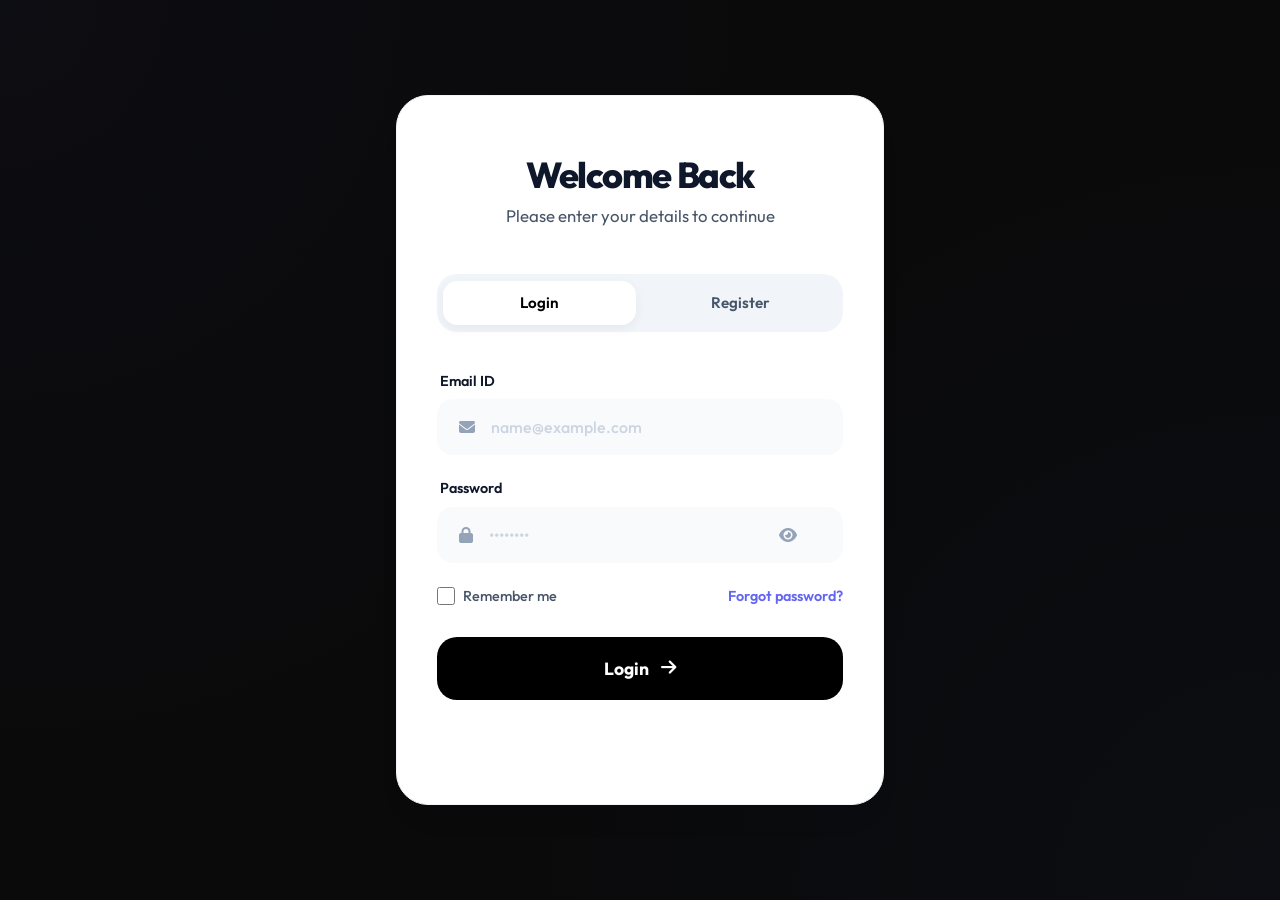
==== commit 10ba45bd: "feat: optimize mobile UI and fix project startup scripts" ====
--- a/dashboard.html
+++ b/dashboard.html
@@ -195,6 +195,10 @@
                             <i class="fas fa-bell"></i>
                             <span class="notification-badge" id="notificationBadge"></span>
                         </button>
+                        <button class="header-mobile-profile" id="mobileProfileBtn" aria-label="View Profile">
+                            <img id="mobileProfileAvatar" src="" alt="" style="display: none;">
+                            <i class="fas fa-user" id="mobileProfileIcon"></i>
+                        </button>
                     </div>
                 </div>
             </header>
--- a/style.css
+++ b/style.css
@@ -1248,6 +1248,40 @@
     font-weight: var(--font-bold);
     border-radius: var(--radius-full);
     padding: 0 4px;
+}
+
+/* Mobile Profile Button (Header) */
+.header-mobile-profile {
+    display: none; /* Hidden by default, shown in mobile media query */
+    width: 40px;
+    height: 40px;
+    border-radius: var(--radius-full);
+    border: 2px solid var(--border-subtle);
+    background: var(--bg-tertiary);
+    color: var(--text-secondary);
+    cursor: pointer;
+    overflow: hidden;
+    align-items: center;
+    justify-content: center;
+    transition: all var(--transition-fast);
+    padding: 0;
+    margin-left: var(--space-2);
+}
+
+.header-mobile-profile:hover {
+    border-color: var(--primary);
+    color: var(--primary);
+    transform: scale(1.05);
+}
+
+.header-mobile-profile img {
+    width: 100%;
+    height: 100%;
+    object-fit: cover;
+}
+
+.header-mobile-profile i {
+    font-size: 1.1rem;
 }
 
 /* =====================================================
@@ -2932,14 +2966,20 @@
     }
 
     .chat-header {
-        position: absolute;
-        top: var(--space-3);
-        left: var(--space-4);
-        right: var(--space-4);
+        position: fixed; /* Fixed instead of absolute for better scrolling behavior */
+        top: 0;
+        left: 0;
+        right: 0;
+        height: var(--header-height);
+        display: flex;
         flex-direction: row;
         justify-content: space-between;
         align-items: center;
-        width: auto;
+        width: 100%;
+        padding: 0 var(--space-4);
+        background: var(--bg-primary);
+        border-bottom: 1px solid var(--border-subtle);
+        z-index: var(--z-sticky);
     }
 
     .header-left {
@@ -2969,6 +3009,10 @@
     }
 
     .mobile-menu-btn {
+        display: flex;
+    }
+
+    .header-mobile-profile {
         display: flex;
     }
 
@@ -3165,7 +3209,11 @@
     }
 
     .input-actions-left, .input-actions-right {
-        display: none; /* Hide non-essential icons on very small screens */
+        display: flex; /* Keeping them for better usability unless absolutely cramped */
+    }
+
+    .input-action-btn span, .send-btn span {
+        display: none;
     }
 
     .input-actions-left:first-child, .input-actions-right:last-child {
